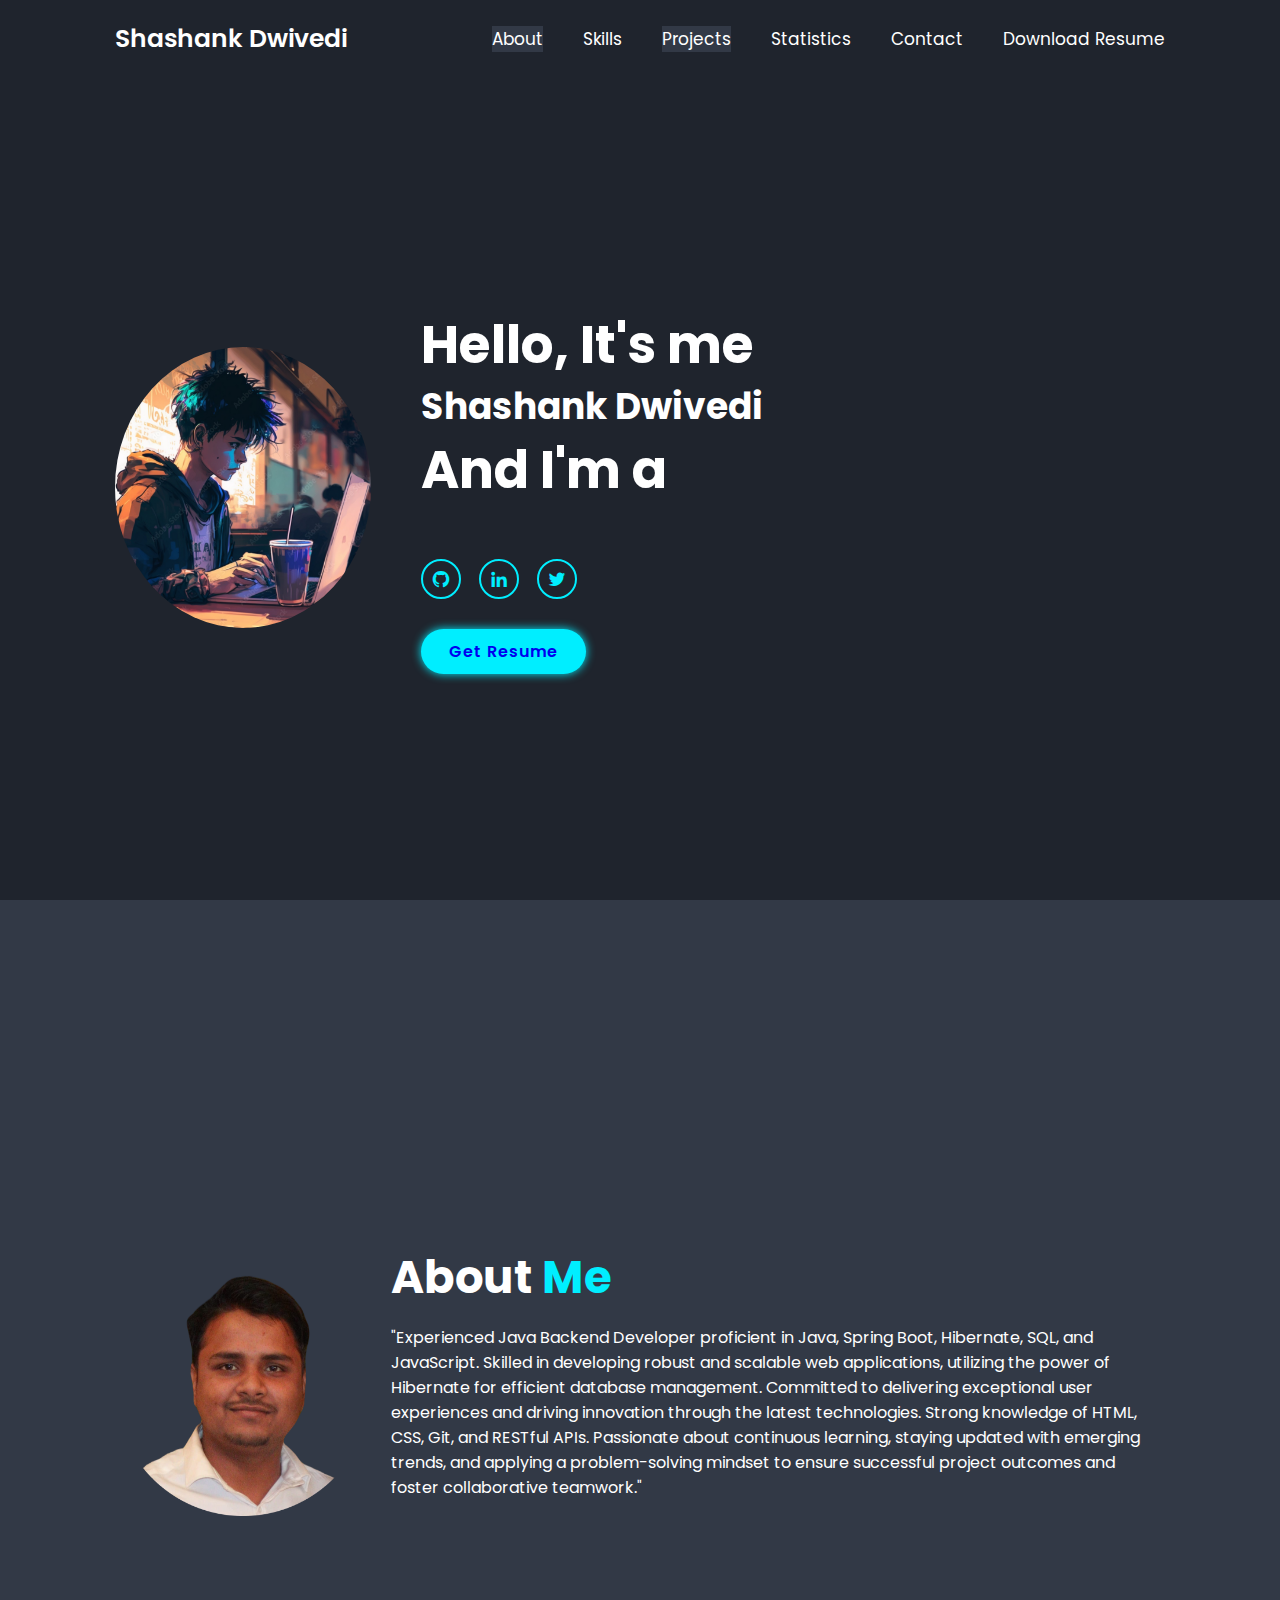
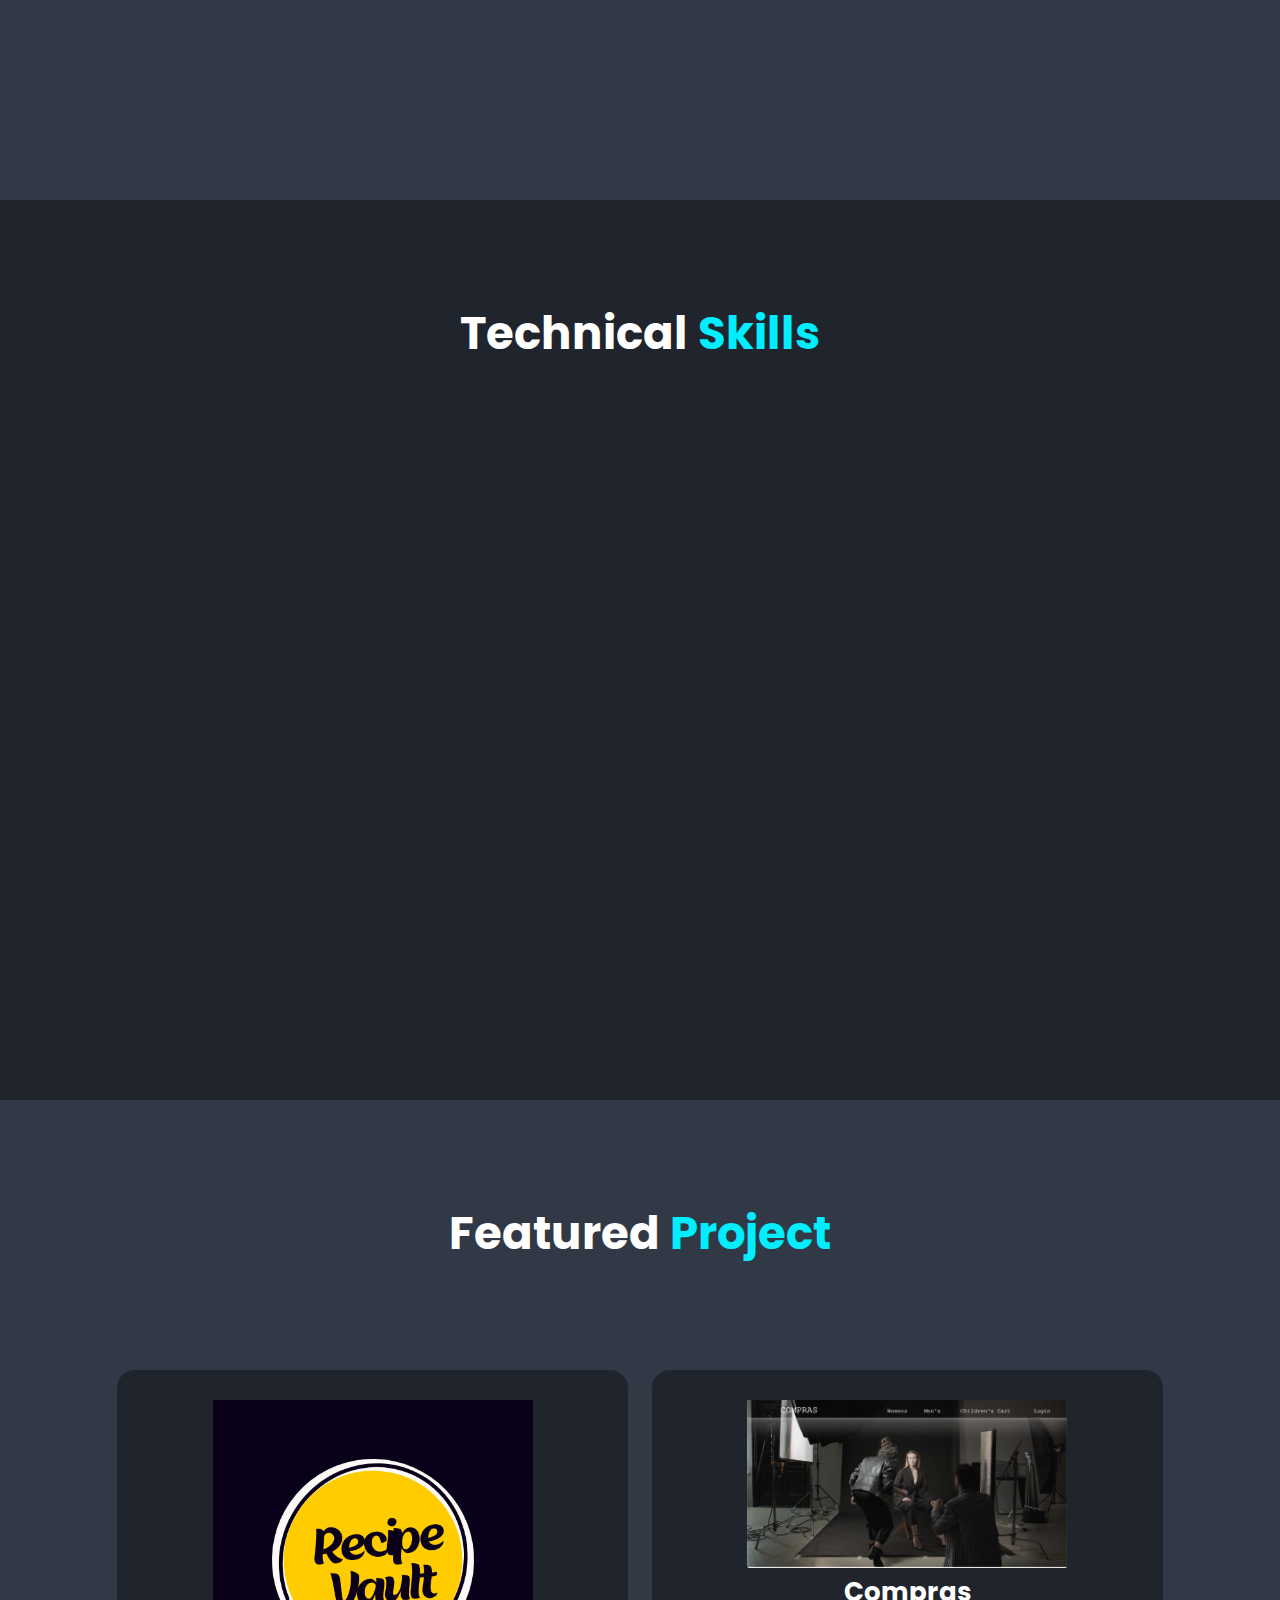
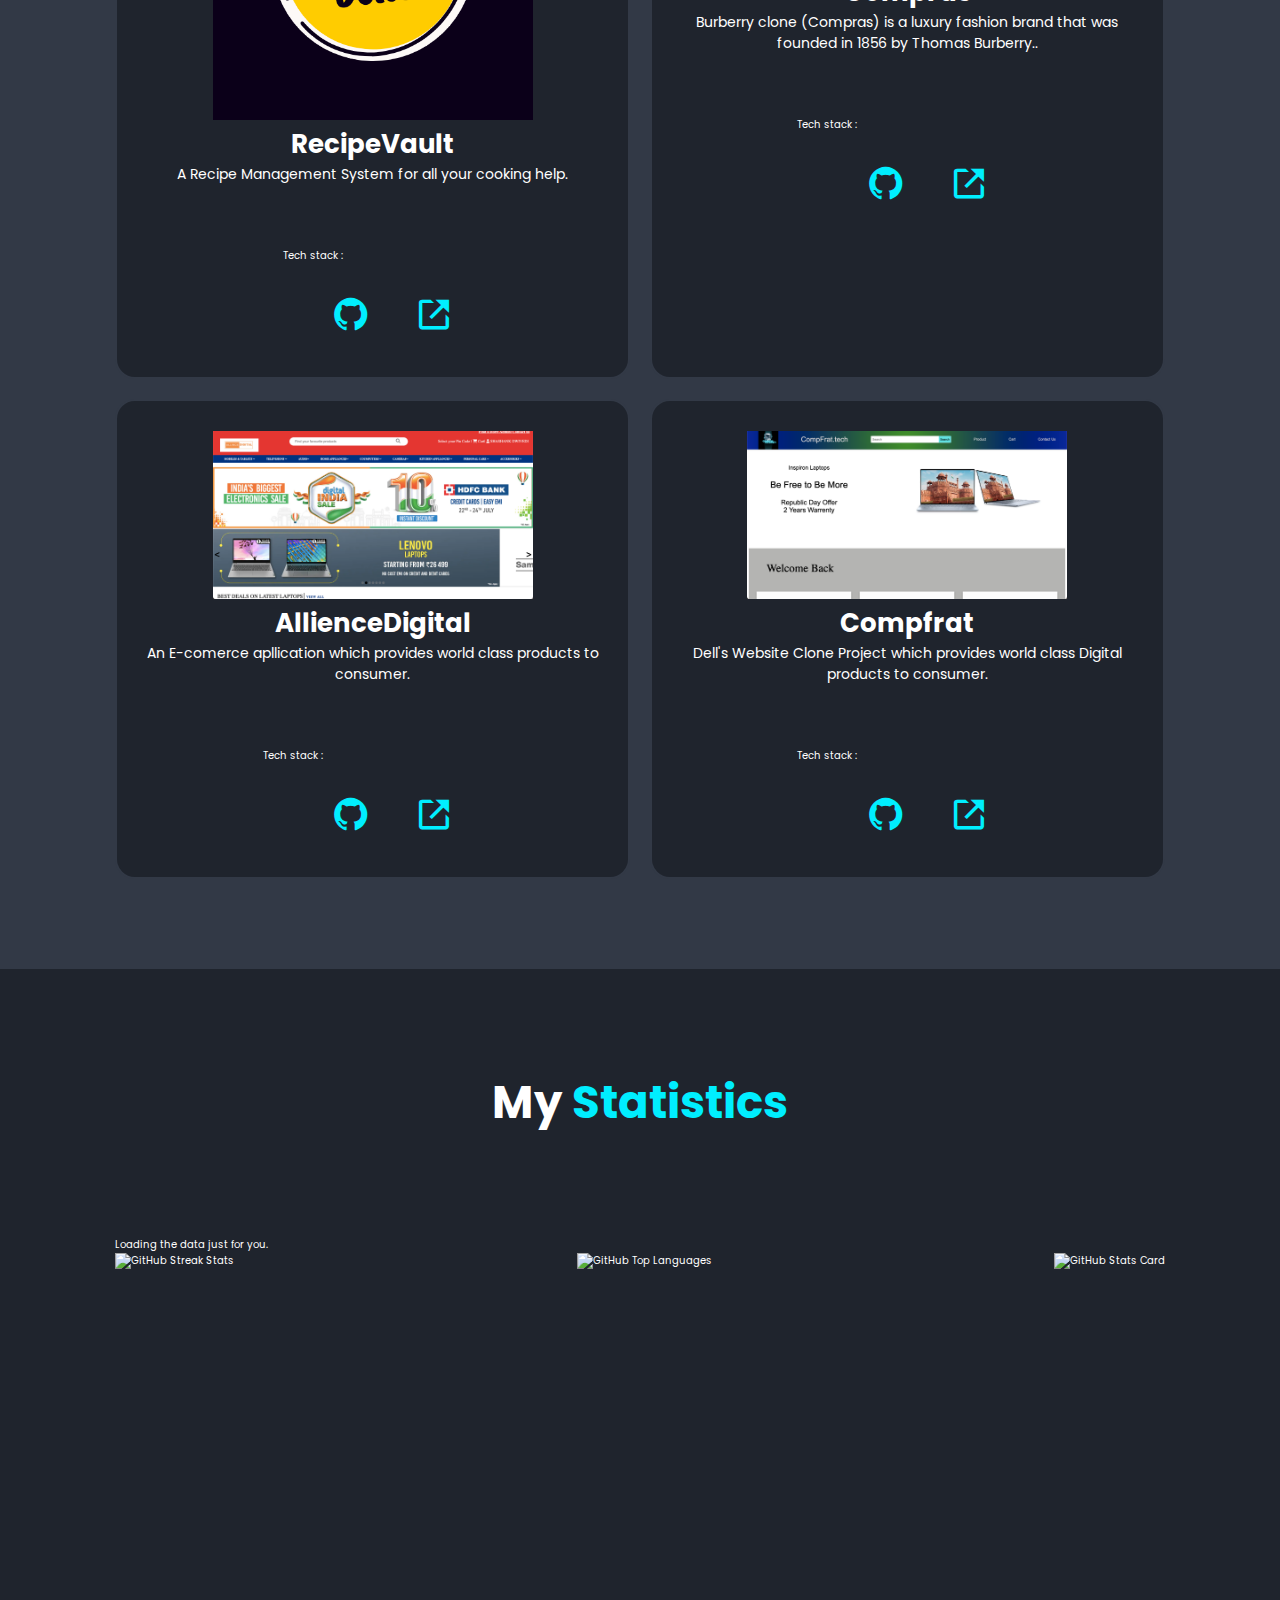
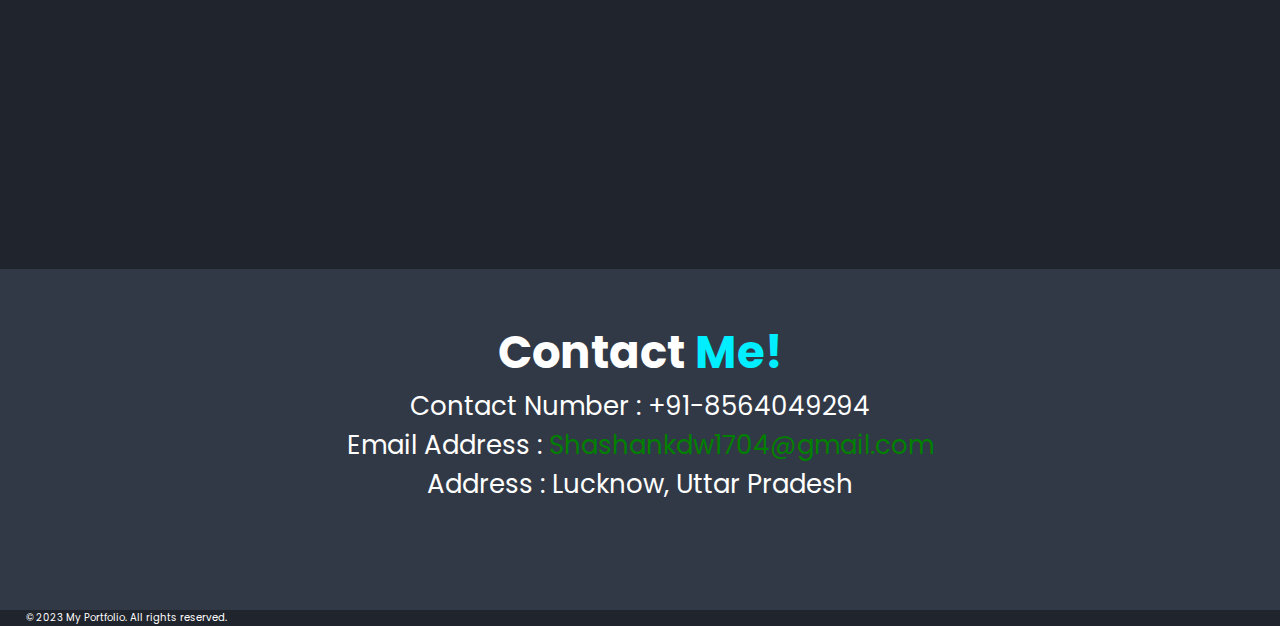
==== index.html @ c0bced25 "Portfolio" ====
<!DOCTYPE html>
<html lang="en">

<head>
    <meta charset="UTF-8">
    <meta name="viewport" content="width=device-width, initial-scale=1.0">
    <title>Shashank Dwivedi - Portfolio</title>

    <link href='https://unpkg.com/boxicons@2.1.4/css/boxicons.min.css' rel='stylesheet'>

    <link rel="stylesheet" type="text/css" href="./styles.css">

    <link rel="stylesheet" href="https://unpkg.com/github-calendar@latest/dist/github-calendar-responsive.css" />

    <link rel="stylesheet" href="https://cdn.jsdelivr.net/gh/devicons/devicon@v2.15.1/devicon.min.css">
</head>

<body>
    <header class="header">
        <a href="#home" class="logo">Shashank Dwivedi</a>
        <i class='bx bx-menu' id="menu-icon"></i>
        <nav class="navbar" id="nav-menu">
            <!-- <a class="nav-link home active" href="#home">Home</a> -->
            <a class="nav-link about" href="#about">About</a>
            <a class="nav-link skills" href="#skills">Skills</a>
            <a class="nav-link projects" href="#projects">Projects</a>
            <a class="nav-link resume" href="#resume">Statistics</a>
            <a class="nav-link contact" href="#contact">Contact</a>
            <button class="btn1" id="resume-button-1">
                <a id="resume-link-1" href="./pdf/Shashank-Dwivedi-Resume.pdf" target="_blank"
                    download="Shashank-Dwivedi-Resume">Download Resume</a>

            </button>
        </nav>
    </header>

    <section class="home" id="home">
        <div>
            <img class="home-img" src="images/codingimg2.png" alt="Shashank Dwivedi">
        </div>
        <div class="home-content">
            <h3>Hello, It's me</h3>
            <h1 id="user-detail-name">Shashank Dwivedi</h1>
            <h3>And I'm a <span class="multiple-text"></span></h3>
            <div class="social-media">


                <!-- <a href="https://www.instagram.com/shashank_sarojj_dw/"><i class='bx bxl-instagram'></i></a> -->
                <a href="https://github.com/Shashanksarojj"><i class='bx bxl-github'></i></a>
                <a href="https://www.linkedin.com/in/shashank-dwivedi-566895157/"><i class='bx bxl-linkedin'></i></a>
                <a href="ttps://twitter.com/SarojjShashank"><i class='bx bxl-twitter'></i></a>
            </div>

            <button class="btn" id="resume-button-2">
                <a id="resume-link-2" href="./pdf/Shashank-Dwivedi-Resume.pdf" download="Shashank-Dwivedi-Resume"
                    target="_blank">Get Resume</a>
            </button>

            <!-- above is correct -->

            <!-- <button class="btn" id="resume-button-1">
                <a id="resume-link-1"
                href="./pdf/Shashank-Dwivedi-Resume.pdf" download="Shashank-Dwivedi-Resume"
                    target="_blank">Download Resume</a> 
                    
            </button>  -->
        </div>
    </section>

    <section id="about" class="about section">
        <div class="about-img">
            <img src="images/myimg.png" alt="Shashank Dwivedi">
        </div>





        <div class="about-content">

            <h2 class="heading">About <span>Me</span></h2>

            <p id="user-detail-intro">"Experienced Java Backend Developer proficient in Java, Spring Boot, Hibernate,
                SQL, and
                JavaScript. Skilled in developing robust and scalable web applications, utilizing the power of Hibernate
                for
                efficient database management. Committed to delivering exceptional user experiences and driving
                innovation
                through the latest technologies. Strong knowledge of HTML, CSS, Git, and RESTful APIs. Passionate about
                continuous learning, staying updated with emerging trends, and applying a problem-solving mindset to
                ensure
                successful project outcomes and foster collaborative teamwork."</p>
            <!-- <a href="#" class="btn">Read More</a> -->

        </div>





    </section>

    <section id="skills" class="skills section">
        <h2 class="heading">Technical <span>Skills</span></h2>
        <div class="skill_stack">
            <div class="skills-card">
                <i class=" skills-card-img  devicon-java-plain-wordmark colored"></i>
                <h4 class="skills-card-name">Java</h4>
            </div>
            <div class="skills-card">
                <i class=" skills-card-img  devicon-javascript-plain colored"></i>
                <h4 class="skills-card-name">JavaScript</h4>
            </div>

            <div class="skills-card">
                <i class="skills-card-img devicon-c-plain colored"></i>
                <h4 class="skills-card-name">C</h4>
            </div>
            <div class="skills-card">
                <i class="skills-card-img devicon-html5-plain-wordmark colored"></i>
                <h4 class="skills-card-name">HTML</h4>
            </div>
            <div class="skills-card">
                <i class="skills-card-img devicon-css3-plain-wordmark colored"></i>
                <h4 class="skills-card-name">CSS</h4>
            </div>
            <div class="skills-card">
                <i class="skills-card-img devicon-bootstrap-plain-wordmark colored"></i>
                <h4 class="skills-card-name">Bootstrap</h4>
            </div>
            <div class="skills-card">
                <i class="skills-card-img devicon-mysql-plain-wordmark"></i>
                <h4 class="skills-card-name">MySQL</h4>
            </div>
            <div class="skills-card">
                <i class="skills-card-img devicon-git-plain colored"></i>
                <h4 class="skills-card-name">Git</h4>
            </div>
            <div class="skills-card">
                <i class="skills-card-img devicon-visualstudio-plain"></i>
                <h4 class="skills-card-name">VS-Code</h4>
            </div>
            <div class="skills-card">
                <i class="skills-card-img devicon-figma-plain colored"></i>
                <h4 class="skills-card-name">Figma</h4>
            </div>

        </div>
    </section>


    <section class="projects" id="projects">


        <h2 class="heading">Featured <span>Project</span></h2>


        <div class="project-container">


            <div class="project-card">

                <img src="./images/RecipeVault.png" alt="Project Image">

                <h3 class="project-title">RecipeVault</h3>

                <p class="project-description">A Recipe Management System for all your cooking help.</p>
                <p class="project-tech-stack">Tech stack :

                    <i class="devicon-java-plain-wordmark colored"></i>

                    <i class="devicon-mysql-plain-wordmark"></i>


                    <i class="devicon-spring-plain-wordmark"></i>
                </p>
                <a class="project-github-link" href="https://github.com/Shashanksarojj/-foamy-language-9425"
                    target="_blank"><i class='bx bxl-github'></i></a>
                <a class="project-deployed-link"
                    href="https://drive.google.com/file/d/1k-Iodt7pXiW_Ft9sOrfD2B9Abh1hwfjZ/view?usp=sharing"
                    target="_blank"><i class='bx bx-link-external'></i></a>
            </div>


            <div class="project-card">
                <img src="./images/Compras.png" alt="Project Image">
                <h3 class="project-title">Compras</h3>


                <p class="project-description">Burberry clone (Compras) is a luxury fashion brand that was founded in
                    1856 by
                    Thomas Burberry..</p>


                <p class="project-tech-stack">Tech stack :
                    <i class="devicon-javascript-plain colored"></i>
                    <i class="devicon-html5-plain-wordmark colored"></i>
                    <i class="devicon-css3-plain-wordmark colored"></i>
                    <i class="devicon-bootstrap-plain-wordmark colored"></i>
                </p>
                <a class="project-github-link" href="https://github.com/Shashanksarojj/haloed-haircut-8824"
                    target="_blank"><i class='bx bxl-github'></i></a>
                <a class="project-deployed-link" href="https://cool-kleicha-bf4c6e.netlify.app/" target="_blank"><i
                        class='bx bx-link-external'></i></a>
            </div>



            <div class="project-card">
                <img src="./images/AllienceDigital.png" alt="Project Image">
                <h3 class="project-title">AllienceDigital</h3>
                <p class="project-description">An E-comerce apllication which provides world class products to consumer.
                </p>
                <p class="project-tech-stack">Tech stack :
                    <i class="devicon-javascript-plain colored"></i>
                    <i class="devicon-html5-plain-wordmark colored"></i>
                    <i class="devicon-css3-plain-wordmark colored"></i>
                    <i class="devicon-bootstrap-plain-wordmark colored"></i>
                </p>
                <a class="project-github-link" href="https://github.com/Shashanksarojj/squeamish-territory-6213"
                    target="_blank"><i class='bx bxl-github'></i></a>
                <a class="project-deployed-link" href="https://inspiring-tanuki-e43c22.netlify.app/" target="_blank"><i
                        class='bx bx-link-external'></i></a>
            </div>


            <div class="project-card">

                <img src="./images/Compfrat.png" alt="Project Image">

                <h3 class="project-title">Compfrat</h3>

                <p class="project-description">Dell's Website Clone Project which provides world class Digital products
                    to
                    consumer.</p>
                <p class="project-tech-stack">Tech stack :
                    <i class="devicon-javascript-plain colored"></i>
                    <i class="devicon-html5-plain-wordmark colored"></i>
                    <i class="devicon-css3-plain-wordmark colored"></i>
                    <i class="devicon-bootstrap-plain-wordmark colored"></i>
                </p>
                <a class="project-github-link" href="https://github.com/Shashanksarojj/plausible-creator-1407"
                    target="_blank"><i class='bx bxl-github'></i></a>
                <a class="project-deployed-link" href="https://incomparable-brioche-889272.netlify.app/"
                    target="_blank"><i class='bx bx-link-external'></i></a>
            </div>


            
        </div>
        <!--  Repeat the above structure for each project card -->
    </section>







    <section id="resume" class="resume section">

        <h2 class="heading">My <span>Statistics</span></h2>

        <div class="react-activity-calendar">
            <!-- Prepare a container for your calendar. -->
            <div class="calendar">

                Loading the data just for you.
            </div>


            <!-- Optionally, include the theme (if you don't want to struggle to write the CSS) -->
            <link rel="stylesheet"
                href="https://unpkg.com/github-calendar@latest/dist/github-calendar-responsive.css" />

        </div>

        <div class="git-image stats">
            <img id="github-streak-stats"
                src="https://github-readme-streak-stats.herokuapp.com?user=Shashanksarojj&theme=transparent&border_radius=4.6&card_width=710&type=png)](https://git.io/streak-stats)"
                alt="GitHub Streak Stats">

            <img id="github-top-langs"
                src="https://github-readme-stats.vercel.app/api/top-langs/?username=Shashanksarojj&theme=radical"
                alt="GitHub Top Languages">


            <img id="github-stats-card"
                src="https://github-readme-stats.vercel.app/api?username=Shashanksarojj&show_icons=true&theme=onedark&hide_progress=true"
                alt="GitHub Stats Card">

            <!-- src="https://github-readme-stats-sigma-five.vercel.app/api?username=Shashanksarojj&show_icons=true&theme=onedark&hide_progress=true" -->

        </div>

        <!-- <button class="btn" id="resume-button-1">
            <a id="resume-link-1"
            href="./pdf/Shashank-Dwivedi-Resume.pdf" 
                target="_blank" download="Shashank-Dwivedi-Resume" >Download Resume</a>
                
        </button> -->

        <!-- Above is accepted -->

        <!-- <button class="btn" id="resume-button-2">
            <a id="resume-link-2" href="https://drive.google.com/file/d/1MUrcCL_jIzL7B4-W_8uCWeZbLn6ir02R/view?usp=sharing"
                target="_blank" download="Shashank-Dwivedi-Resume" >View Resume</a>
        </button> -->


    </section>


    <section id="contact" class="contact section">
        <h2 class="heading">Contact <Span>Me!</Span></h2>
        <div class="contact_me">
            <p id="contact-phone">Contact Number : +91-8564049294</p>
            <p id="contact-email"> Email Address : <a
                    href="mailto:shashankdw1704@gamil.com">Shashankdw1704@gmail.com</a></p>
            <p>Address : Lucknow, Uttar Pradesh</p>
        </div>


        <a id="contact-linkedin" href="https://www.linkedin.com/in/shashank-dwivedi-566895157/" target="_blank"
            alt="LinkedIn"><i class="devicon-linkedin-plain colored"></i></a>
        <a id="contact-github" href="https://github.com/Shashanksarojj" target="_blank" alt="GitHub"><i
                class="devicon-github-original colored"></i></a>
        <a href="https://twitter.com/SarojjShashank" target="_blank" alt="twitter"><i
                class="devicon-twitter-original colored"></i></a>



    </section>

    <footer>
        <p>&copy; 2023 My Portfolio. All rights reserved.</p>
    </footer>




</body>



</html>

<script src="https://unpkg.com/github-calendar@latest/dist/github-calendar.min.js"></script>
<script>
    // GitHubCalendar(".react-activity-calendar", "Shashanksarojj", {
    //     responsive: true
    // });

    GitHubCalendar(".calendar", "Shashanksarojj", { responsive: true });
</script>
<script src="https://unpkg.com/scrollreveal"></script>
<script src="https://unpkg.com/typed.js@2.0.16/dist/typed.umd.js"></script>
<script src="./portfolio.js"></script>
---- styles.css ----
@import url('https://fonts.googleapis.com/css?family=Poppins: wght@300; 400; 500; 600; 700; 800; 900& display=swap');

*{
  margin:0;
  padding: 0;
  box-sizing: border-box;
  text-decoration: none;
  border: none;
  outline: none;
  scroll-behavior: smooth;
  font-family: 'Poppins',sans-serif;


}
:root{
  --bg-color: #1f242d;
  --second-bg-color: #323946;
  --text-color : #fff;
  --main-color: #0ef;

}

html{
  font-size: 62.5%;
  overflow-x: hidden;
}

body{ 
  background: var(--bg-color);
  color: var(--text-color);

}
section{
  min-height: 100vh;
  padding: 10rem 9% 2rem;
}
.header{
  position: fixed;
  top: 0;
  left: 0;
  width: 100%;
  padding: 2rem 9%;
  display: flex;
  justify-content: space-between;
  align-items: center;
  z-index: 100;
  background: var(--bg-color);
  /* border: 2px solid red; */
  
}
.logo{
  font-size: 2.5rem;
  color: var(--text-color);
  font-weight: 600;
  cursor: default;
}

.navbar{
  /* border: 2px solid #0ef; */
  display: flex;
}

.navbar a{
  font-size: 1.7rem;
  color: var(--text-color);
  margin-left: 4rem;
  transition: .3s;
}

.navbar a:hover,
.navbar a.active{
  color: var(--main-color);
}

#menu-icon{
  font-size: 3.6rem;
  color: var(--text-color);
  display: none;
}

 .home{
  display: flex;
  /* justify-content: center; */
  align-items: center;
  gap: 5rem;
}
.home-img {
  width: 20vw;
  border-radius: 50%;
  /* animation: floatImage 4s ease-in-out infinite; */
}
/* @keyframes floatImage {
  0%{
    transform: translateY(0);
  }
  50%{
    transform: translateY(-2.4rem);
  }
  100%{
    transform: translateY(0);
  }
}  */
.home-content h3{
font-size: 5.2rem;
font-weight: 700;

}

.home-content h3:nth-of-type(2){
margin-bottom: 2rem;
}

span{
  color: var(--main-color);
}

.home-content h1{
  font-size: 3.6rem;
  font-weight: 700;
  line-height: 1.3;
}
.home-content p{
  font-size: 1.6rem;
}

.social-media a{
display: inline-flex;
justify-content: center;
align-items: center;
width: 4rem;
height: 4rem;
background: transparent;
border: .2rem solid var(--main-color);
border-radius: 50%;
font-size: 2rem;
color: var(--main-color);
margin: 3rem 1.5rem 3rem 0;
transition: .3s ease;
}

.social-media a:hover{
  background: var(--main-color);
  color: var(--second-bg-color);
  box-shadow: 0 0 1rem var(--main-color);
}

.btn{
  display: inline-block;
  padding: 1rem 2.8rem;
  background: var(--main-color);
  border-radius: 4rem;
  box-shadow: 0 0 1rem var(--main-color);
  font-size: 1.6rem;
  color: var(--second-bg-color);
  letter-spacing: .1rem;
  font-weight: 600;
  transition: .3s ease;
}



.btn:hover{
  box-shadow: none;
}

.btn1{
  /* display: none; */
  background: none;
  border-radius: 5%;
  /* color: red; */
  /* background-color: aqua; */
}


.about{
  display: flex;
  justify-content: center;
  align-items: center;
  gap: 2rem;
  background: var(--second-bg-color);
  


}

/* .about-img {
 align-items: center;
} */

.about-img img{
  width: 20vw;
  border-radius: 25%;
  /* border-top-left-radius: 50% 50%; 
  border-top-right-radius: 50% 50%; border-bottom-right-radius: 50% 50%; border-bottom-left-radius: 50% 50%;  */
  animation: floatImage 4s ease-in-out infinite;
}
@keyframes floatImage {
  0%{
    transform: translateY(0);
  }
  50%{
    transform: translateY(-2.4rem);
  }
  100%{
    transform: translateY(0);
  }
}

.heading{
  text-align: center;
  font-size: 4.5rem;
}

.about-content h2{
  text-align: left;
  line-height: 1.2;
}
.about-content h3{
  font-size: 2.6rem;
}

.about-content p{
  font-size: 1.6;
  margin: 2rem 0 3rem;
}

#user-detail-intro{
  font-size: 1.6rem;
}

.skill_stack{
  display: flex;
  justify-content: center;
  flex-wrap: wrap;
  gap: 3rem;
}

.skills h2{
  margin-bottom: 10rem;
}
.skills i{
  font-size: 15rem;
  color: var(--main-color);
  margin: 6rem 2rem 6rem 2rem; 
}

.skills-card-name{
  display: none;
}

.projects{
  background: var(--second-bg-color);
}
.project h2{
  margin-bottom: 10rem;

}

.project-container{
  display: flex;
  justify-content: center;
  flex-wrap: wrap;
  gap: 2rem;
  
  /* align-items: center; */
  margin: 10rem 0 7rem ;
}


.project-container .project-card{
  /* margin: 1.5rem 0 5rem; */
  flex: 1 1 .30rem;
  background: var(--bg-color);
  padding: 3rem 2rem 4rem;
  border-radius: 2rem;
  text-align: center;
  border: .2rem solid var(--second-bg-color);
  transition: .5s ease;
  /* gap: 3rem; */
}
.project-container .project-card:hover{
  border-color: var(--main-color);
  transform: scale(1.02);
}

.project-card img{
  width: 25vw;
}

.project-card .project-title{
  font-size: 2.6rem;
}

.project-card .project-description{
  font-size: 1.4rem;
}

.project-card i{
  font-size: 4rem;
  color: var(--main-color);
  margin-left: 4rem;
}
.project-tech-stack{
  margin-top: 3rem;
  margin-bottom: 2rem;
}















.resume h2{
  margin-bottom: 10rem;
}

.calendar{
overflow: hidden;
}

.git-image{
display: flex;
/* width: 100%; */
justify-content: space-between;
margin-bottom: 1%;

}
.git-image img{
/* width: 30%; */
height: 140px;
overflow: hidden;
}


.contact p{
  /* margin-top: 1.5rem; */
  text-align: center;
  font-size: 2.6rem;
}
/* .contact_me{
  margin-top: 2rem; 
   margin-bottom: 5rem;
} */
#contact{
  text-align: center;
  min-height: fit-content;
  background: var(--second-bg-color);
  padding: 5rem 0 3rem;

}

.contact i{
  font-size: 5rem;
  margin-left: 5rem;

}

#contact-email{
  overflow:hidden;
}

#contact-email a:link {
  color: green;
  background-color: transparent;
  text-decoration: none;
}

#contact-email a:visited {
  color: #0ef;
  background-color: transparent;
  text-decoration: none;
}

#contact-email a:hover {
  color: red;
  background-color: transparent;
  text-decoration: underline;
}

.contact a:active {
  color: yellow;
  background-color: transparent;
  text-decoration: underline;
}

/* .hide button{
margin-left: 30vw;
margin-top: 2%;
background-color: yellow;
} */

footer{
  margin-left: 2%;
}



@media (max-width:1200px) {
  html{
    font-size: 55%;
    /* margin-left: 5%; */
  }
  .git-image{
    /* justify-content: space-between;Z */
    display: flex;
    flex-wrap: wrap;
    /* width: 70%; */
    
  }
  .git-image img{
    width: 100%;
  }
}

@media (max-width : 991px) {
  .header{
    padding: 2rem 3%;
    width: 100%;
  }
  .project{
    padding-bottom: 7rem;
  }
  section{
    padding: 10rem 3% 2rem;
  }

  .react-activity-calendar .calender{
    width: auto;
  }
  
}

@media (max-width : 768px) {
  .header{
    width: 100%;
  }
  section{
    width: 100%;
  }
  #menu-icon {
    display: block;
  }
  .navbar{
    position: absolute;
    top: 100%;
    left : 0;
    width:100%;
    padding: 1rem 3%;
    background: var(--bg-color);
    border-top: .1rem solid rgba(0, 0, 0, .2);
    box-shadow: 0 .5rem 1rem rgba(0, 0, 0, .2);
    display: none;
  }
  .navbar.active{
    display: block;
  }

  .navbar a {
    display: block;
    font-size: 2rem;
    margin: 3rem 0;
  }
  .home{
    flex-direction: column;
  }
  .home-content h3{
    font-size: 2.6rem;
  }
  .home-content h1{
    font-size: 5rem;
  }
  .home-img{
    width: 70vw;
    margin-top: 4rem;
  }

  .about{
    flex-direction: column-reverse;
  }

  .about-img img{
    width: 70vw;
  }

  .project h2{
    margin-bottom: 3rem;
  }

  .project-container{
    grid-template-columns: repeat(2,1fr);
  }
}

@media (max-width:617px) {
  .header{
    width: 100%;
  }
  section{
    width: 100%;
  }
  .project-container{
    grid-template-columns: 1fr;
  }
}

@media (max-width : 460px) {
  html{
    font-size: 50%;
  }
  
}
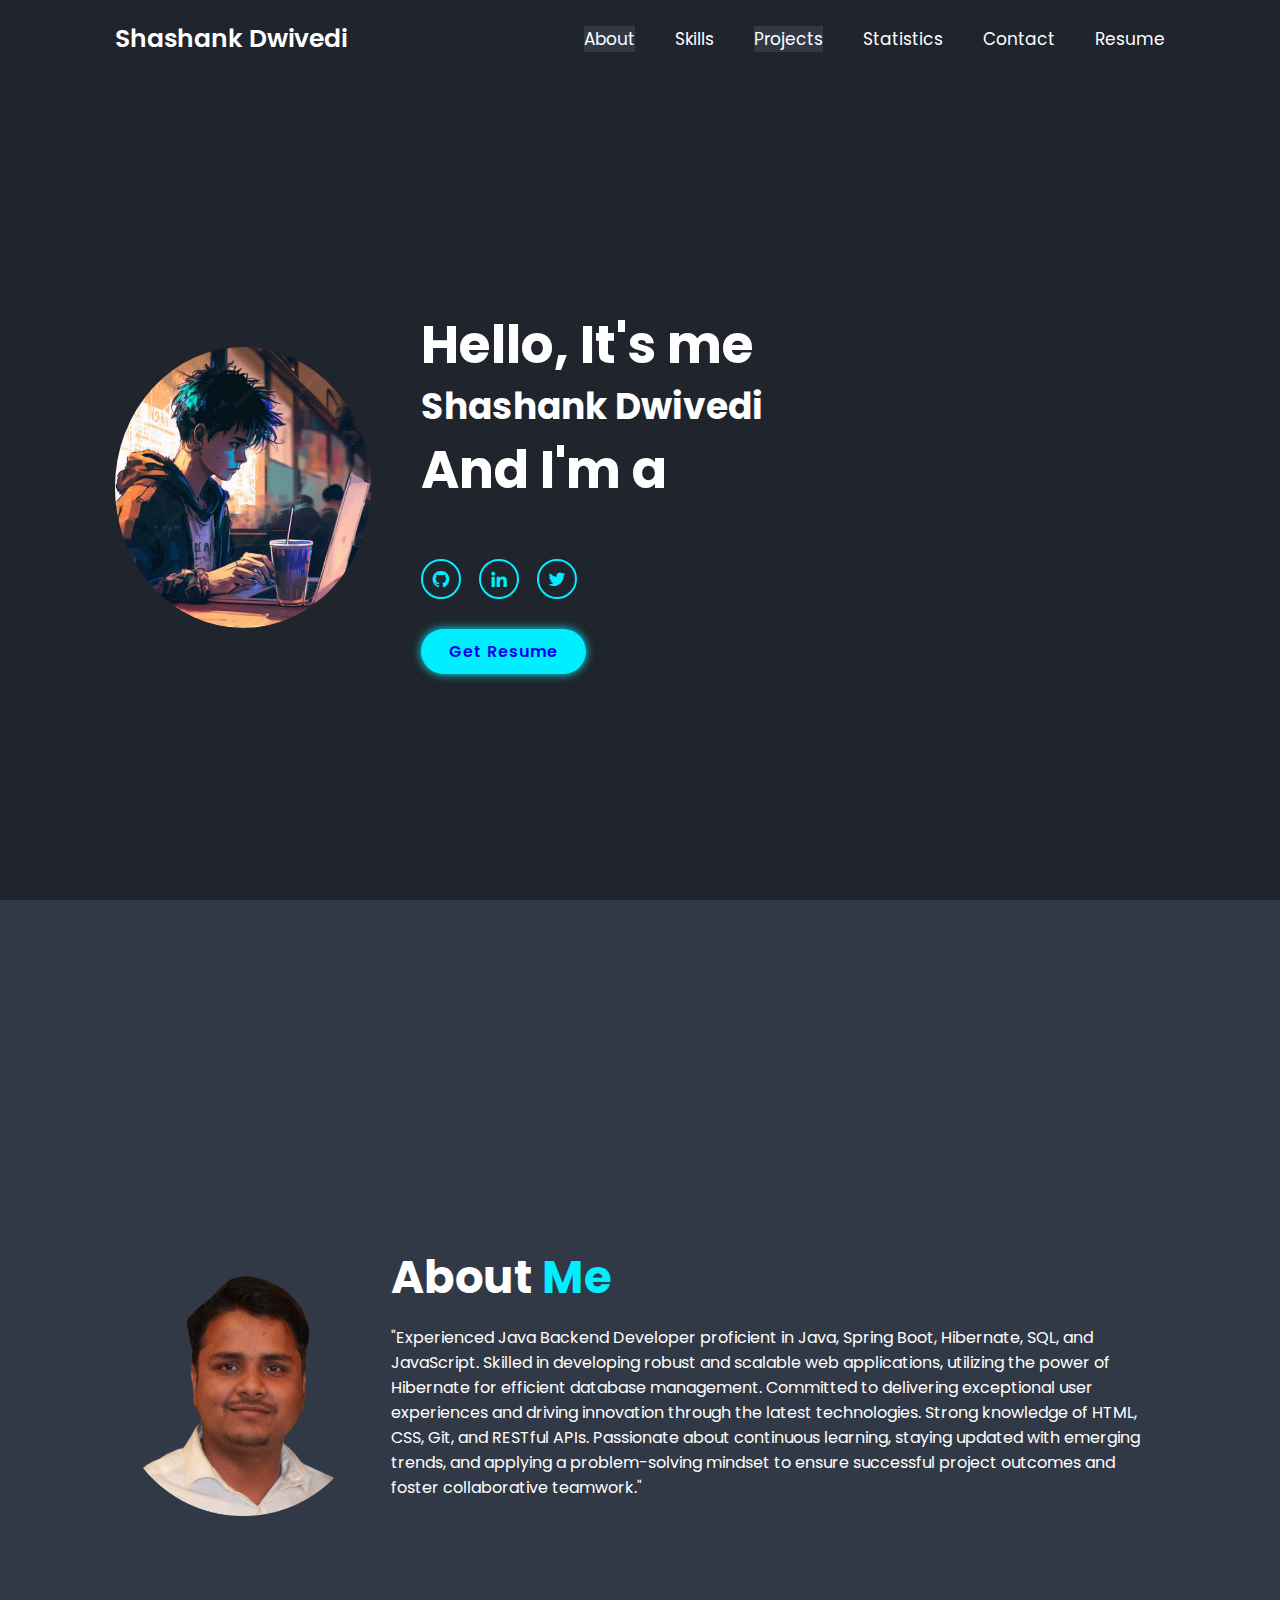
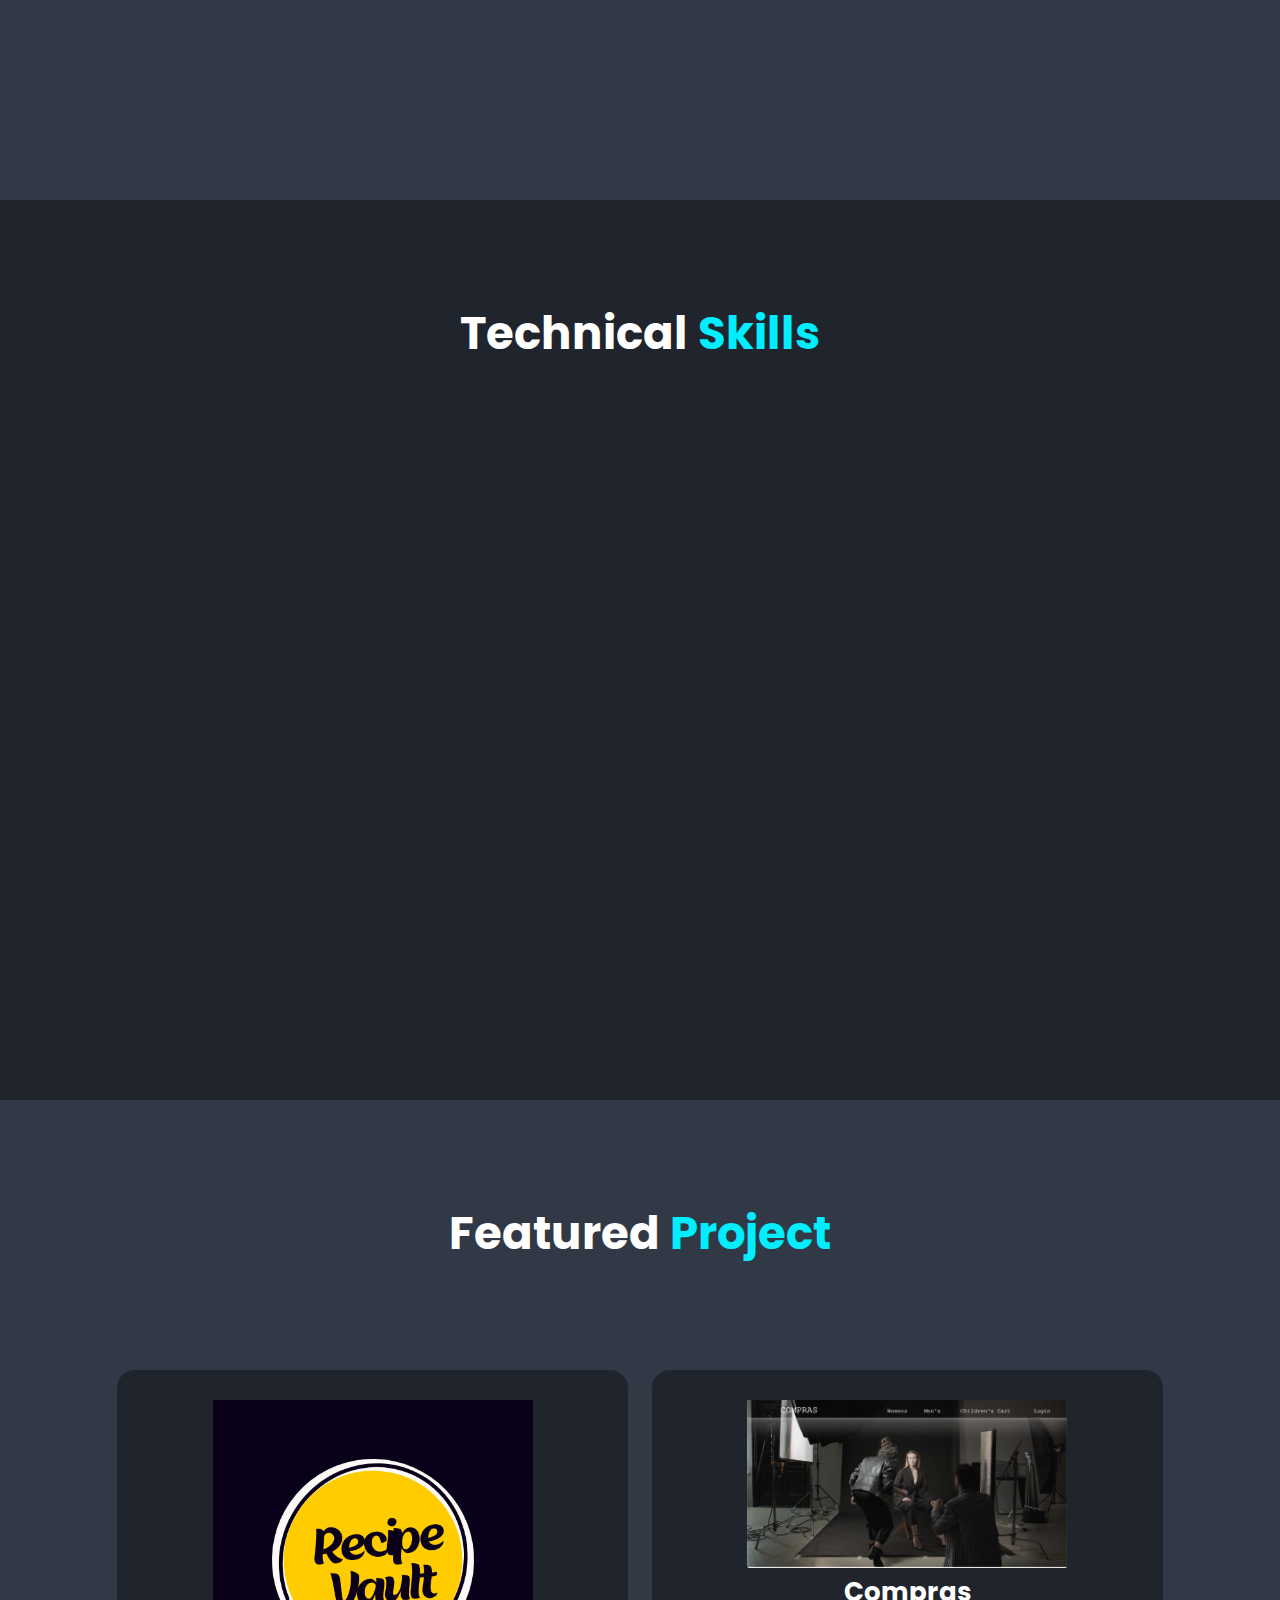
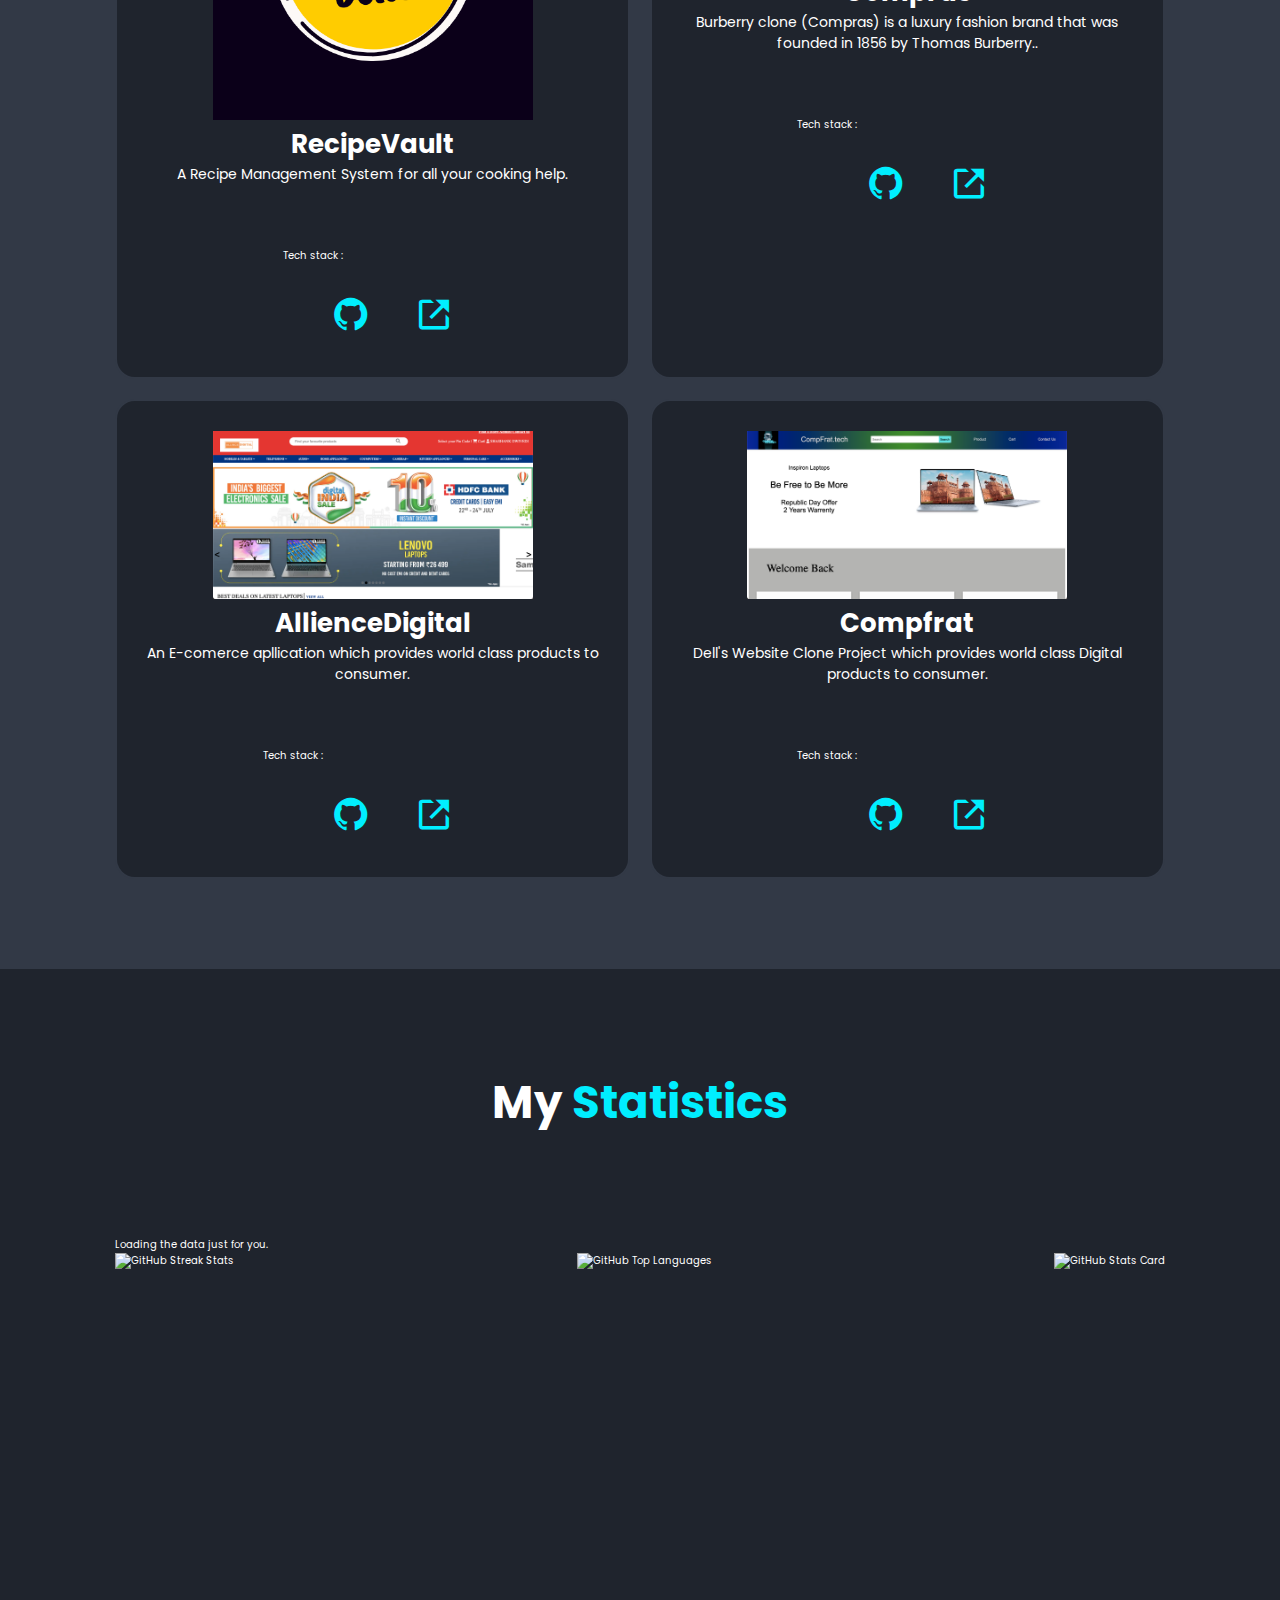
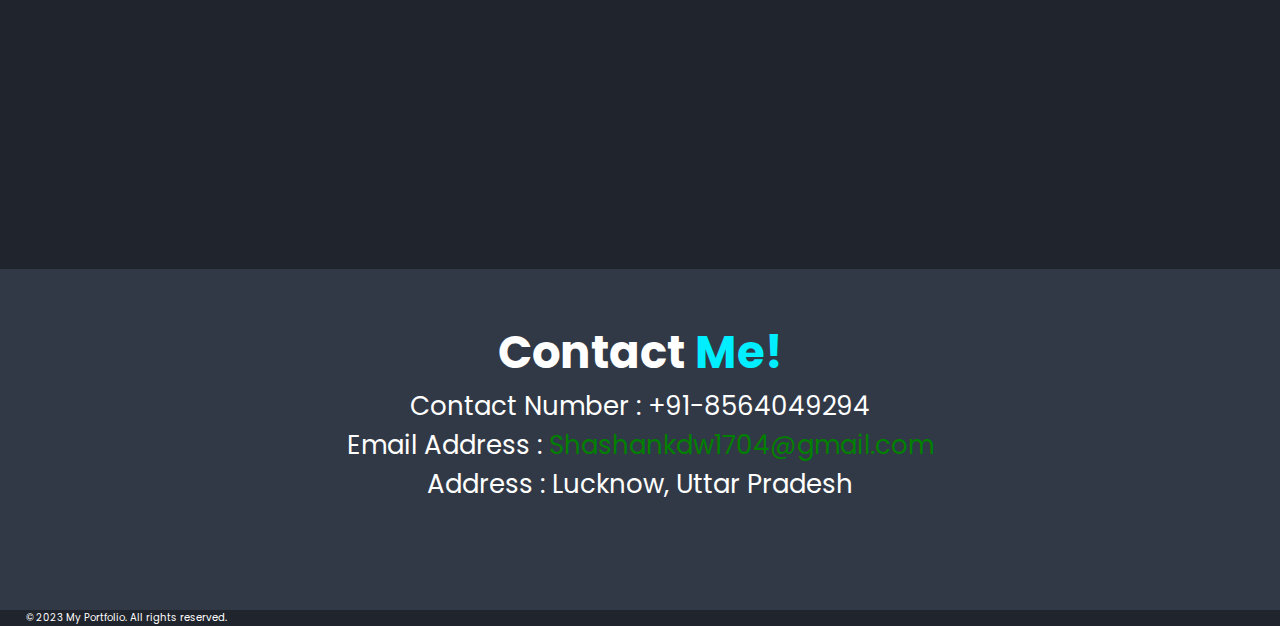
==== commit 7d6885f6: "Made some ajustment with resposiveness" ====
--- a/index.html
+++ b/index.html
@@ -27,8 +27,8 @@
             <a class="nav-link resume" href="#resume">Statistics</a>
             <a class="nav-link contact" href="#contact">Contact</a>
             <button class="btn1" id="resume-button-1">
-                <a id="resume-link-1" href="./pdf/Shashank-Dwivedi-Resume.pdf" target="_blank"
-                    download="Shashank-Dwivedi-Resume">Download Resume</a>
+                <a id="resume-link-1" href="javascript:void(0);"
+                    onclick="openResumeTabAndDownload('./pdf/Shashank-Dwivedi-Resume.pdf')">Resume</a>
 
             </button>
         </nav>
@@ -52,8 +52,8 @@
             </div>
 
             <button class="btn" id="resume-button-2">
-                <a id="resume-link-2" href="./pdf/Shashank-Dwivedi-Resume.pdf" download="Shashank-Dwivedi-Resume"
-                    target="_blank">Get Resume</a>
+                <a id="resume-link-2" href="javascript:void(0);"
+                    onclick="openResumeTabAndDownload('./pdf/Shashank-Dwivedi-Resume.pdf')">Get Resume</a>
             </button>
 
             <!-- above is correct -->
@@ -246,7 +246,7 @@
             </div>
 
 
-            
+
         </div>
         <!--  Repeat the above structure for each project card -->
     </section>
@@ -286,26 +286,13 @@
 
 
             <img id="github-stats-card"
-                src="https://github-readme-stats.vercel.app/api?username=Shashanksarojj&show_icons=true&theme=onedark&hide_progress=true"
+                src="https://github-readme-stats-sigma-five.vercel.app/api?username=Shashanksarojj&show_icons=true&theme=onedark&hide_progress=true"
                 alt="GitHub Stats Card">
-
-            <!-- src="https://github-readme-stats-sigma-five.vercel.app/api?username=Shashanksarojj&show_icons=true&theme=onedark&hide_progress=true" -->
-
-        </div>
-
-        <!-- <button class="btn" id="resume-button-1">
-            <a id="resume-link-1"
-            href="./pdf/Shashank-Dwivedi-Resume.pdf" 
-                target="_blank" download="Shashank-Dwivedi-Resume" >Download Resume</a>
-                
-        </button> -->
-
-        <!-- Above is accepted -->
-
-        <!-- <button class="btn" id="resume-button-2">
-            <a id="resume-link-2" href="https://drive.google.com/file/d/1MUrcCL_jIzL7B4-W_8uCWeZbLn6ir02R/view?usp=sharing"
-                target="_blank" download="Shashank-Dwivedi-Resume" >View Resume</a>
-        </button> -->
+            <!-- src="https://github-readme-stats.vercel.app/api?username=Shashanksarojj&show_icons=true&theme=onedark&hide_progress=true" -->
+
+
+        </div>
+
 
 
     </section>
@@ -346,6 +333,8 @@
 </html>
 
 <script src="https://unpkg.com/github-calendar@latest/dist/github-calendar.min.js"></script>
+
+<!-- <link rel="stylesheet" href="https://unpkg.com/github-calendar@latest/dist/github-calendar-responsive.css" /> -->
 <script>
     // GitHubCalendar(".react-activity-calendar", "Shashanksarojj", {
     //     responsive: true
@@ -353,6 +342,21 @@
 
     GitHubCalendar(".calendar", "Shashanksarojj", { responsive: true });
 </script>
+<script>
+    function openResumeTab(resumeUrl) {
+        window.open(resumeUrl, '_blank');
+    }
+
+    function openResumeTabAndDownload(resumeUrl) {
+        openResumeTab(resumeUrl);
+        setTimeout(function () {
+            var link = document.createElement('a');
+            link.href = resumeUrl;
+            link.download = 'Shashank-Dwivedi-Resume';
+            link.click();
+        }, 500); // Delay the download to ensure the tab is opened first
+    }
+</script>
 <script src="https://unpkg.com/scrollreveal"></script>
 <script src="https://unpkg.com/typed.js@2.0.16/dist/typed.umd.js"></script>
 <script src="./portfolio.js"></script>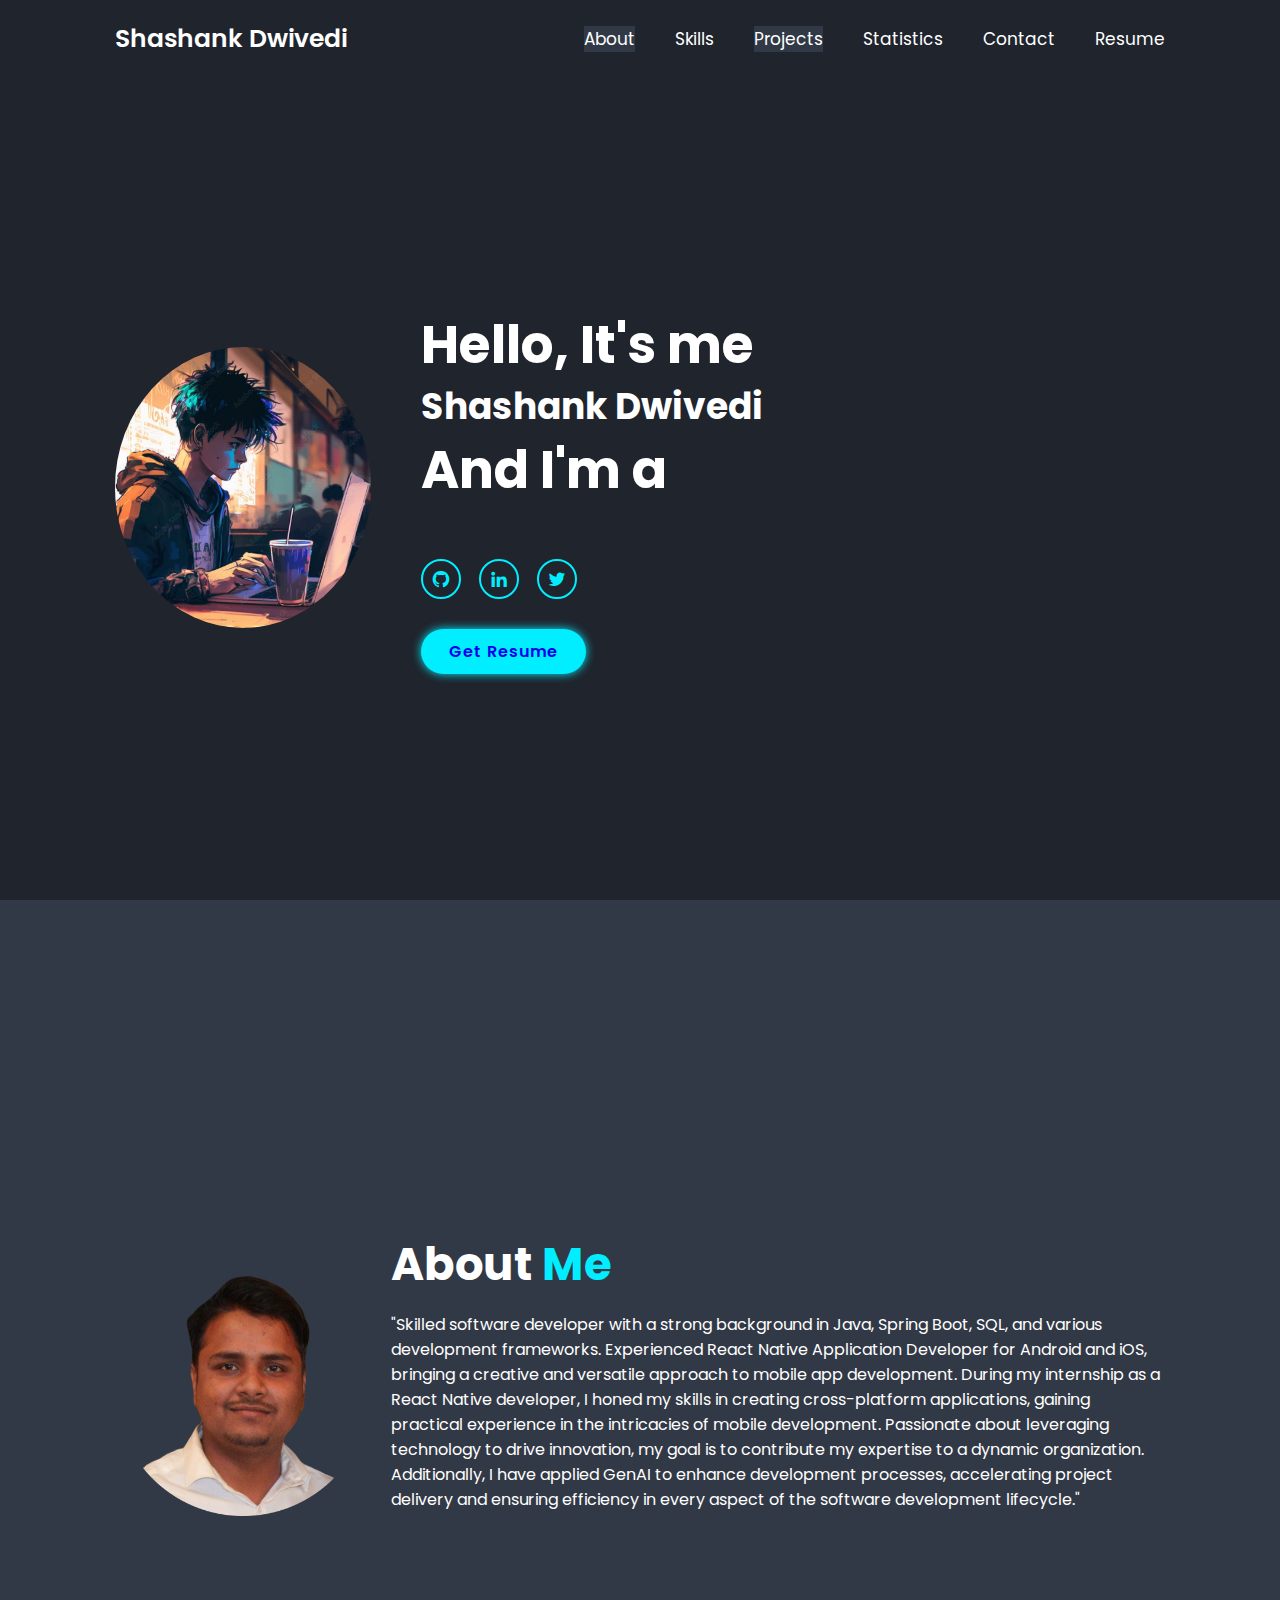
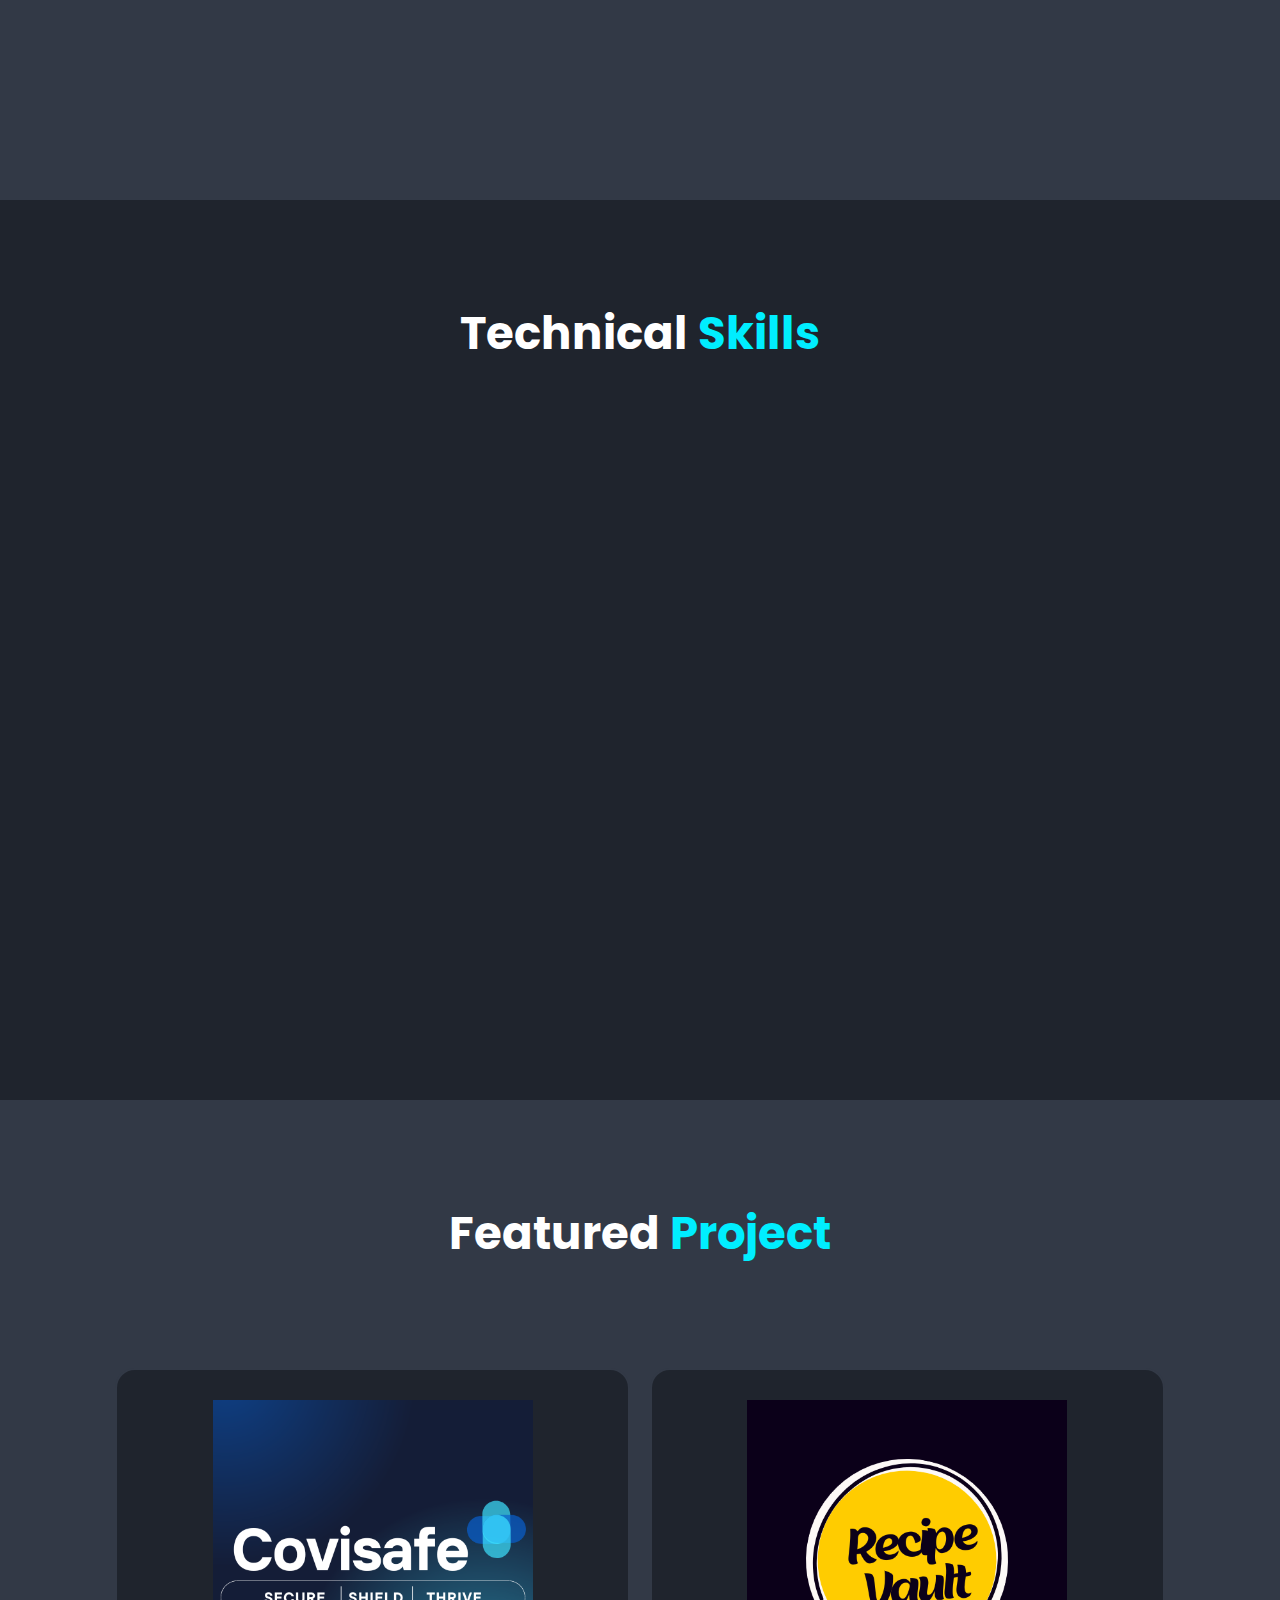
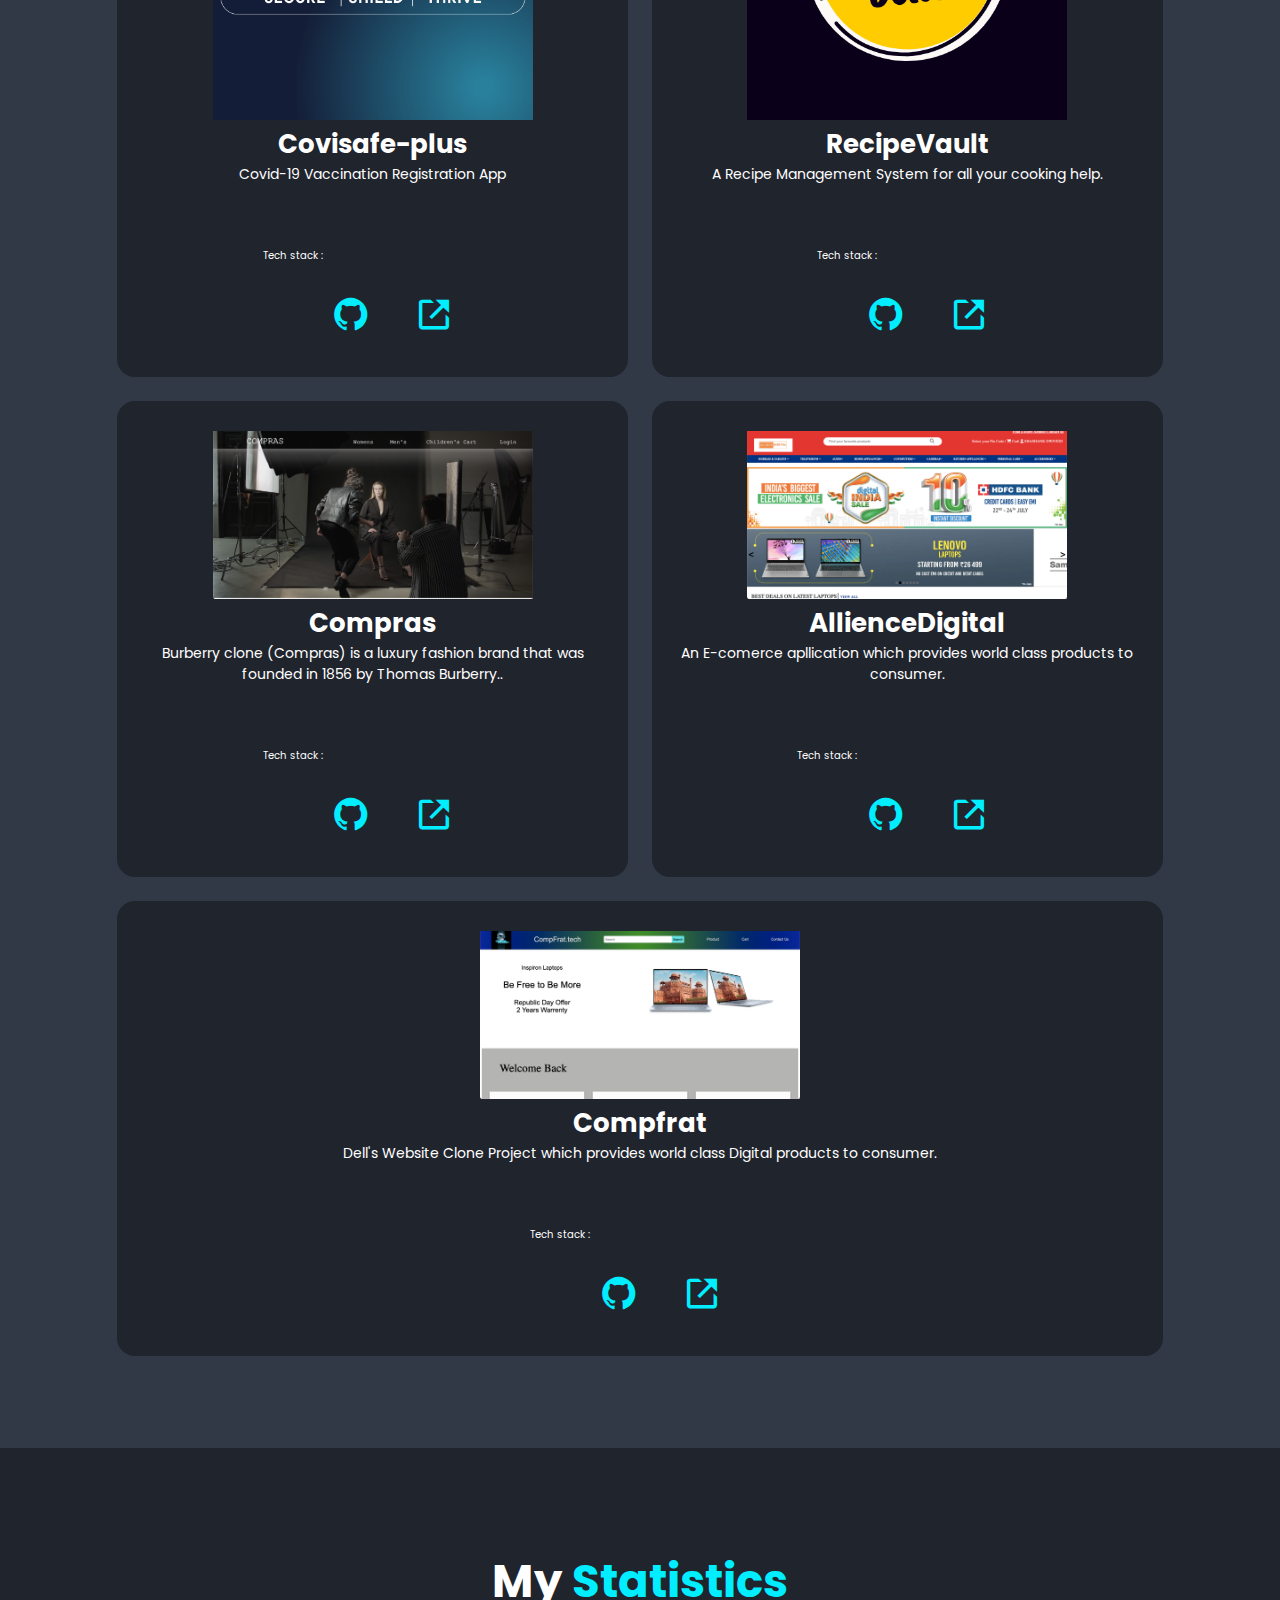
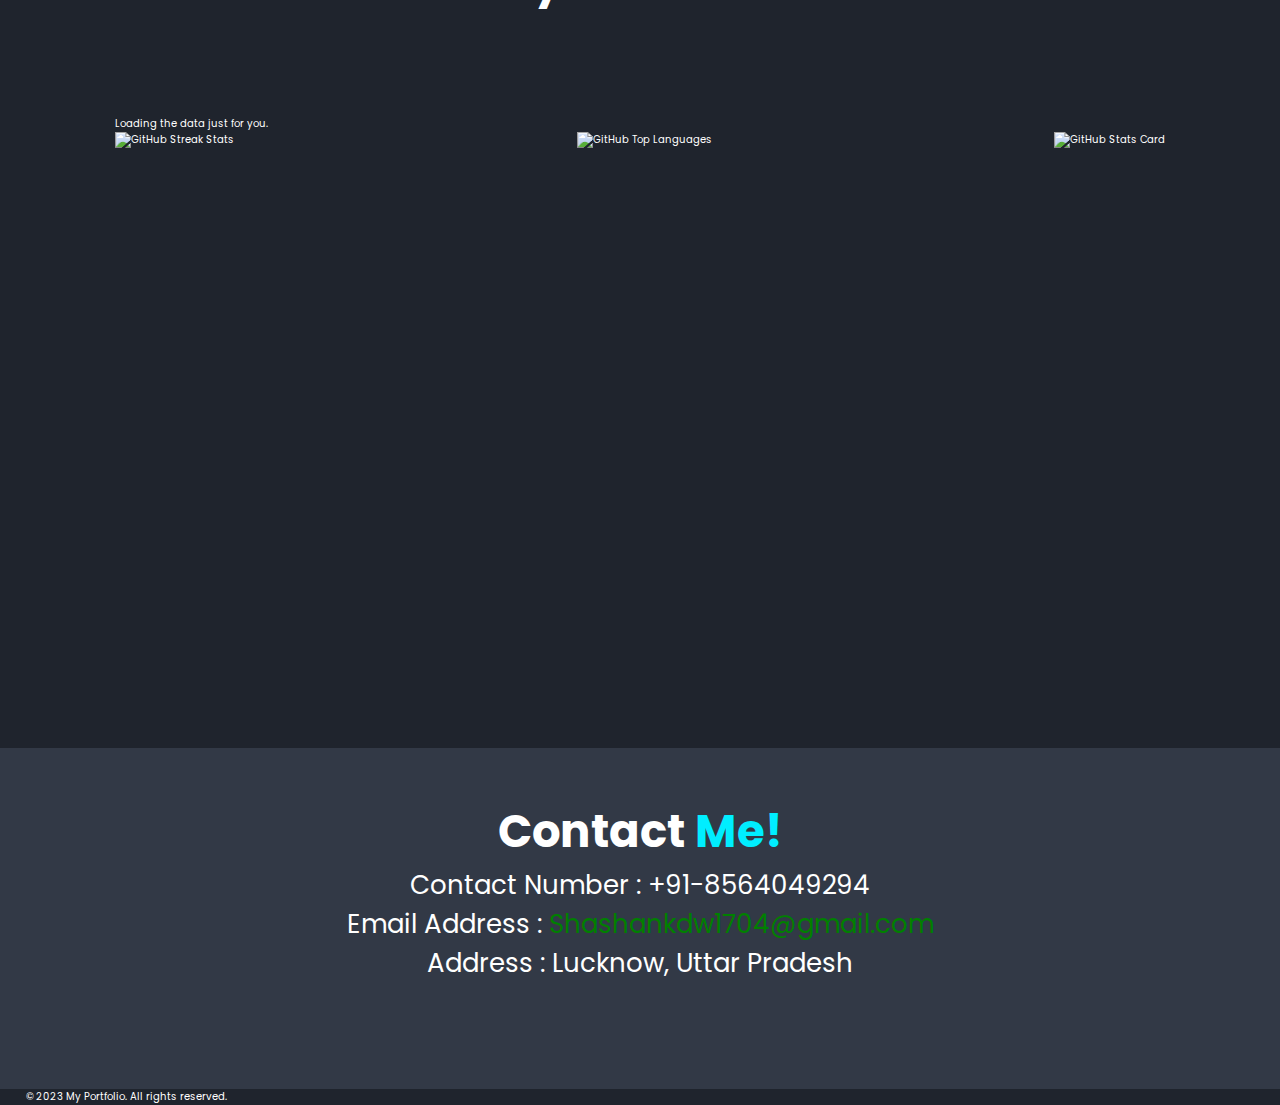
==== commit 0cc86680: "Updated Resume and Project" ====
--- a/index.html
+++ b/index.html
@@ -80,16 +80,14 @@
 
             <h2 class="heading">About <span>Me</span></h2>
 
-            <p id="user-detail-intro">"Experienced Java Backend Developer proficient in Java, Spring Boot, Hibernate,
-                SQL, and
-                JavaScript. Skilled in developing robust and scalable web applications, utilizing the power of Hibernate
-                for
-                efficient database management. Committed to delivering exceptional user experiences and driving
-                innovation
-                through the latest technologies. Strong knowledge of HTML, CSS, Git, and RESTful APIs. Passionate about
-                continuous learning, staying updated with emerging trends, and applying a problem-solving mindset to
-                ensure
-                successful project outcomes and foster collaborative teamwork."</p>
+            <p id="user-detail-intro">"Skilled software developer with a strong background in Java, Spring Boot, SQL,
+                and various development frameworks. Experienced React Native Application Developer for Android and iOS,
+                bringing a creative and versatile approach to mobile app development. During my internship as a React
+                Native developer, I honed my skills in creating cross-platform applications, gaining practical
+                experience in the intricacies of mobile development. Passionate about leveraging technology to drive
+                innovation, my goal is to contribute my expertise to a dynamic organization. Additionally, I have
+                applied GenAI to enhance development processes, accelerating project delivery and ensuring efficiency in
+                every aspect of the software development lifecycle."</p>
             <!-- <a href="#" class="btn">Read More</a> -->
 
         </div>
@@ -104,6 +102,10 @@
         <h2 class="heading">Technical <span>Skills</span></h2>
         <div class="skill_stack">
             <div class="skills-card">
+                <i class=" skills-card-img  devicon-react-original colored"></i>
+                <h4 class="skills-card-name">React-Native</h4>
+            </div>
+            <div class="skills-card">
                 <i class=" skills-card-img  devicon-java-plain-wordmark colored"></i>
                 <h4 class="skills-card-name">Java</h4>
             </div>
@@ -156,6 +158,33 @@
 
 
         <div class="project-container">
+
+
+
+            <div class="project-card">
+
+                <img src="./images/Covisafe.png" alt="Project Image">
+
+                <h3 class="project-title">Covisafe-plus</h3>
+
+                <p class="project-description">Covid-19 Vaccination Registration App</p>
+                <p class="project-tech-stack">Tech stack :
+
+                    <i class="devicon-react-original-wordmark"></i>
+                    <i class="devicon-java-plain-wordmark colored"></i>
+
+                    <i class="devicon-mysql-plain-wordmark"></i>
+
+
+                    <i class="devicon-spring-plain-wordmark"></i>
+
+
+                </p>
+                <a class="project-github-link" href="https://github.com/Shashanksarojj/CovisafePlus" target="_blank"><i
+                        class='bx bxl-github'></i></a>
+                <a class="project-deployed-link" href="https://covisafe-plus.vercel.app/" target="_blank"><i
+                        class='bx bx-link-external'></i></a>
+            </div>
 
 
             <div class="project-card">
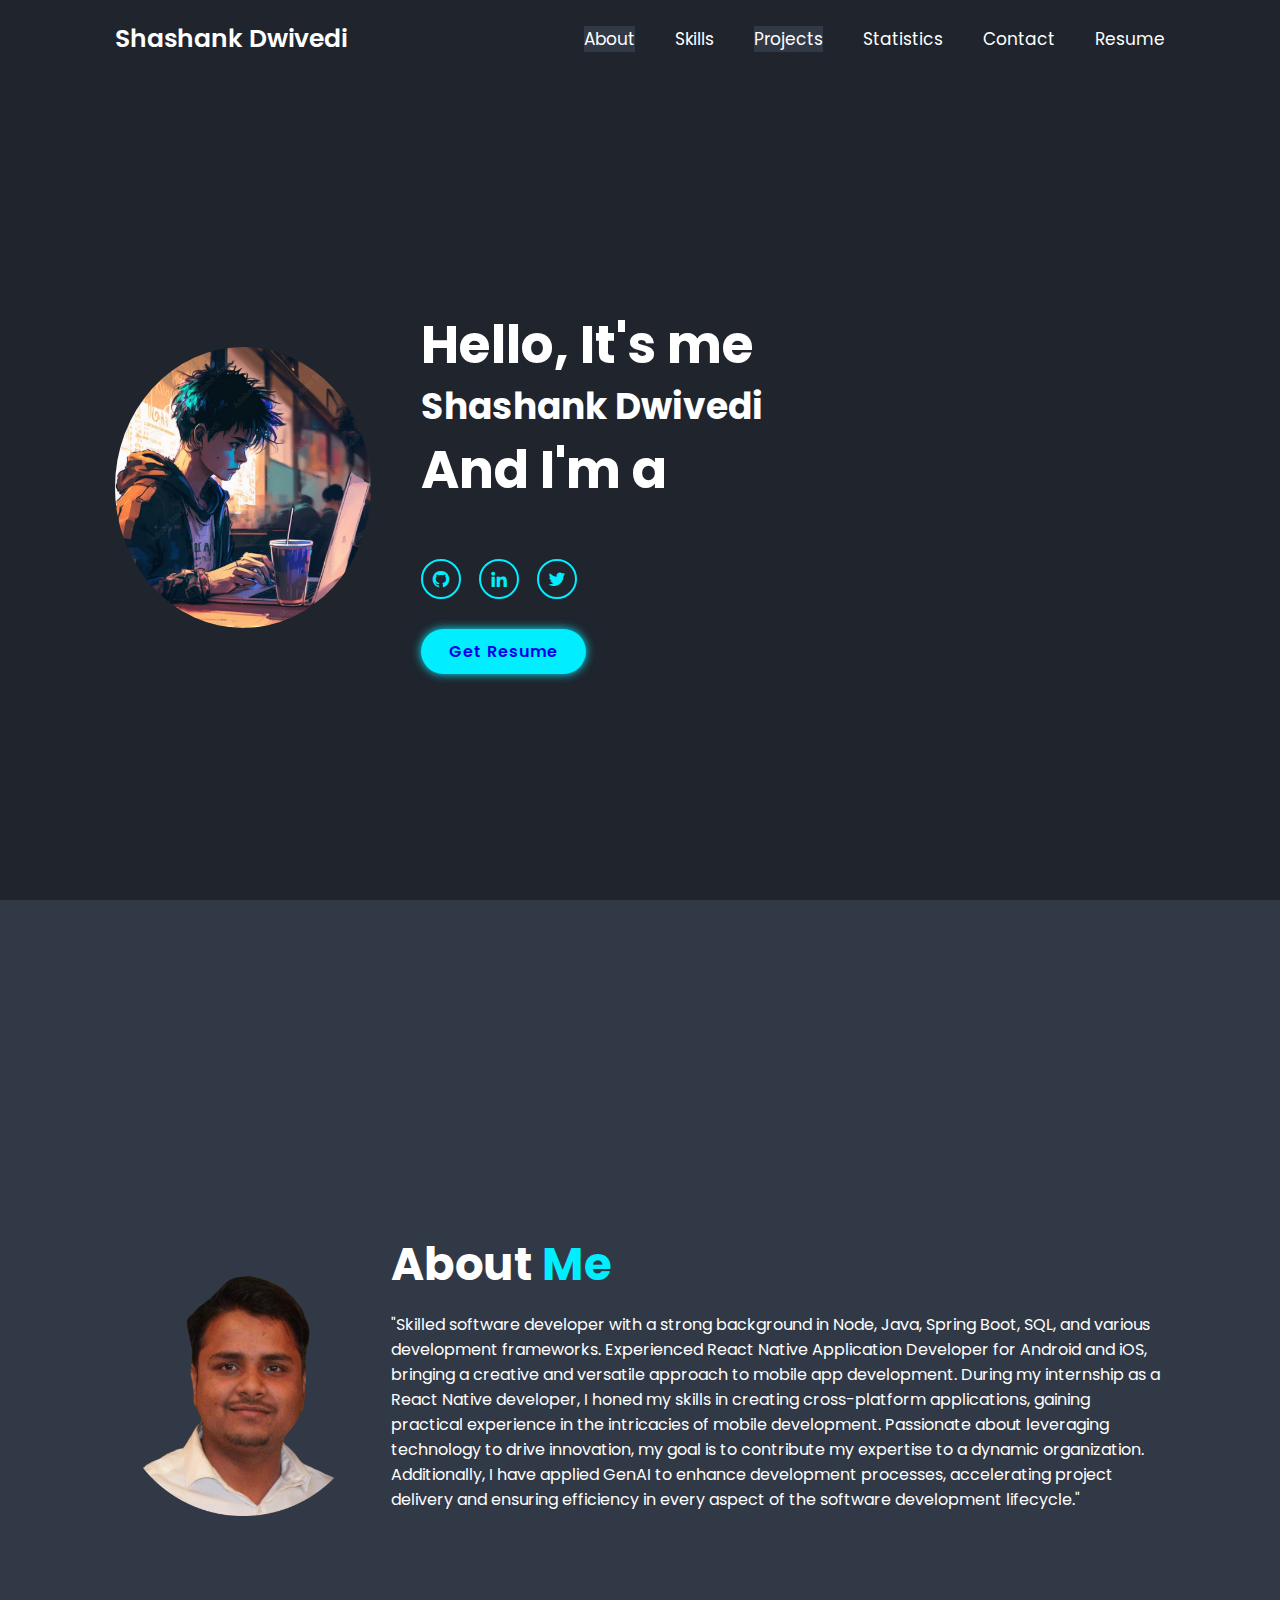
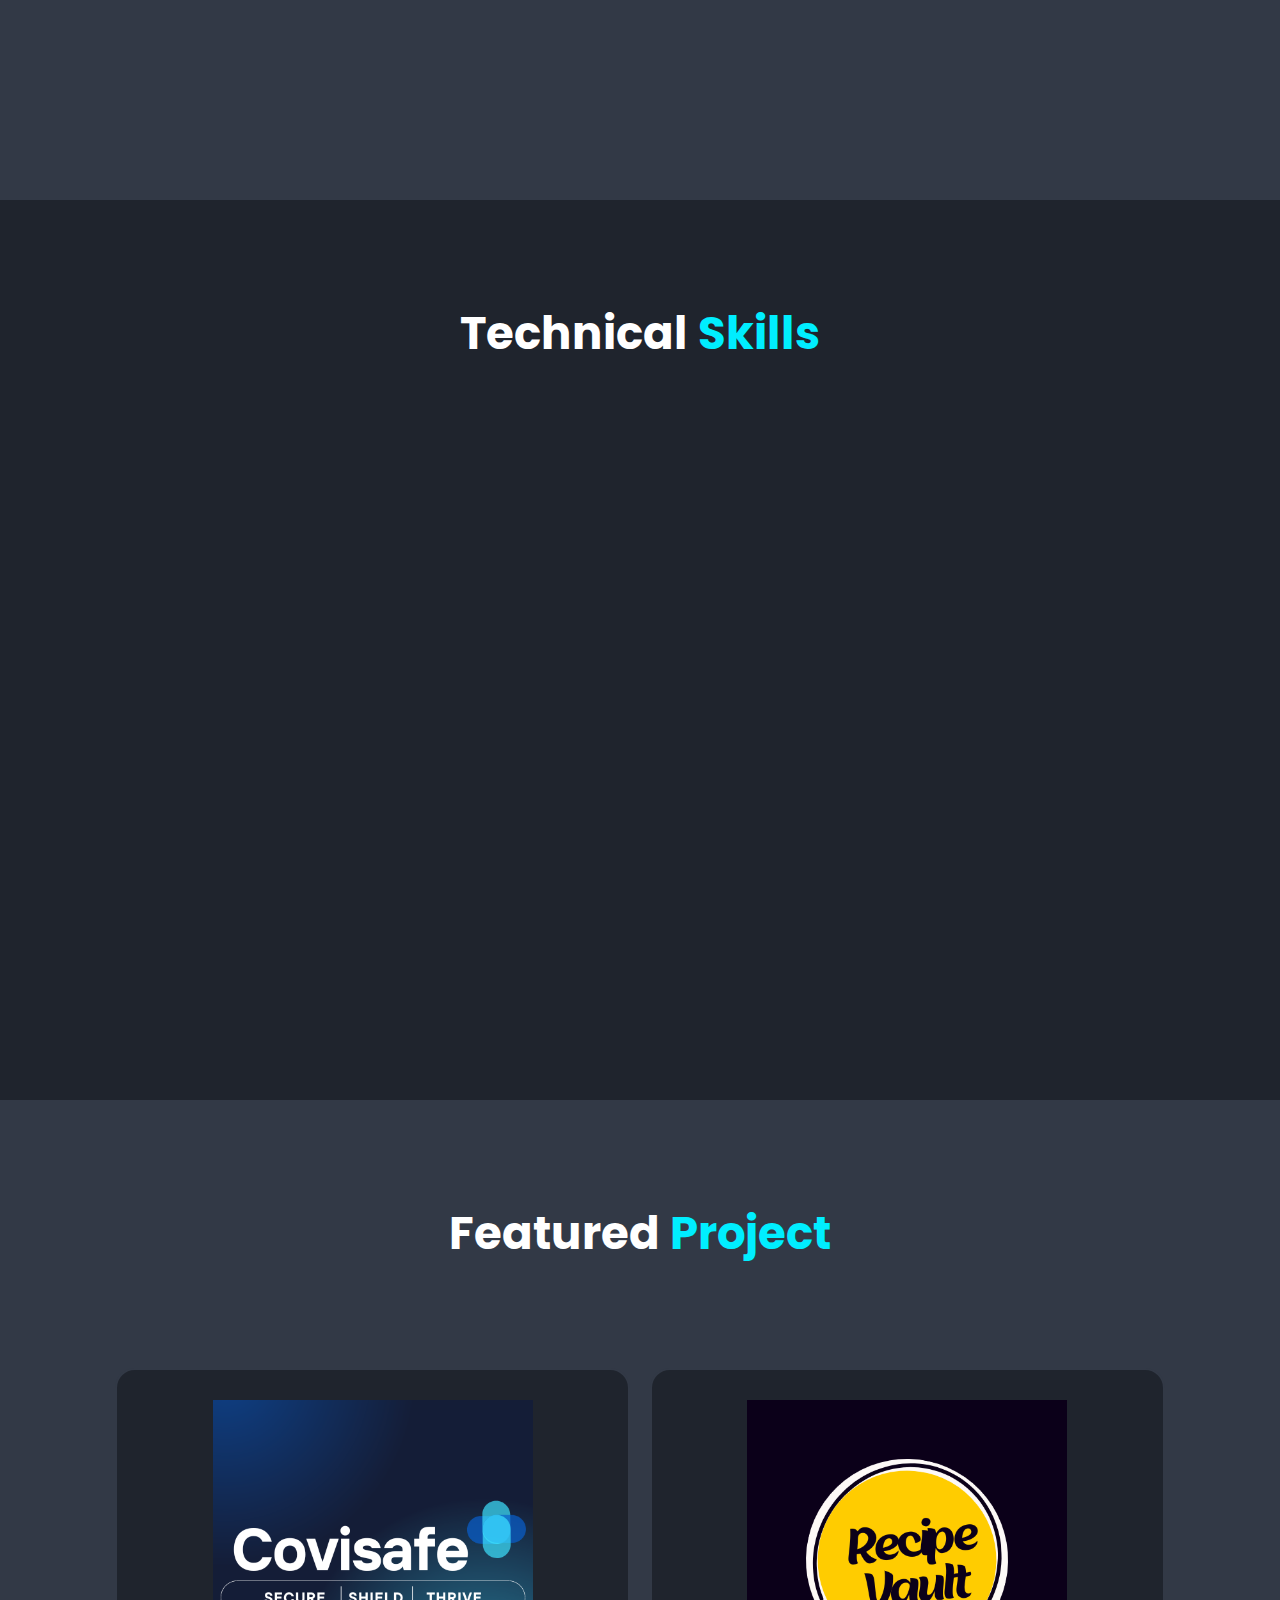
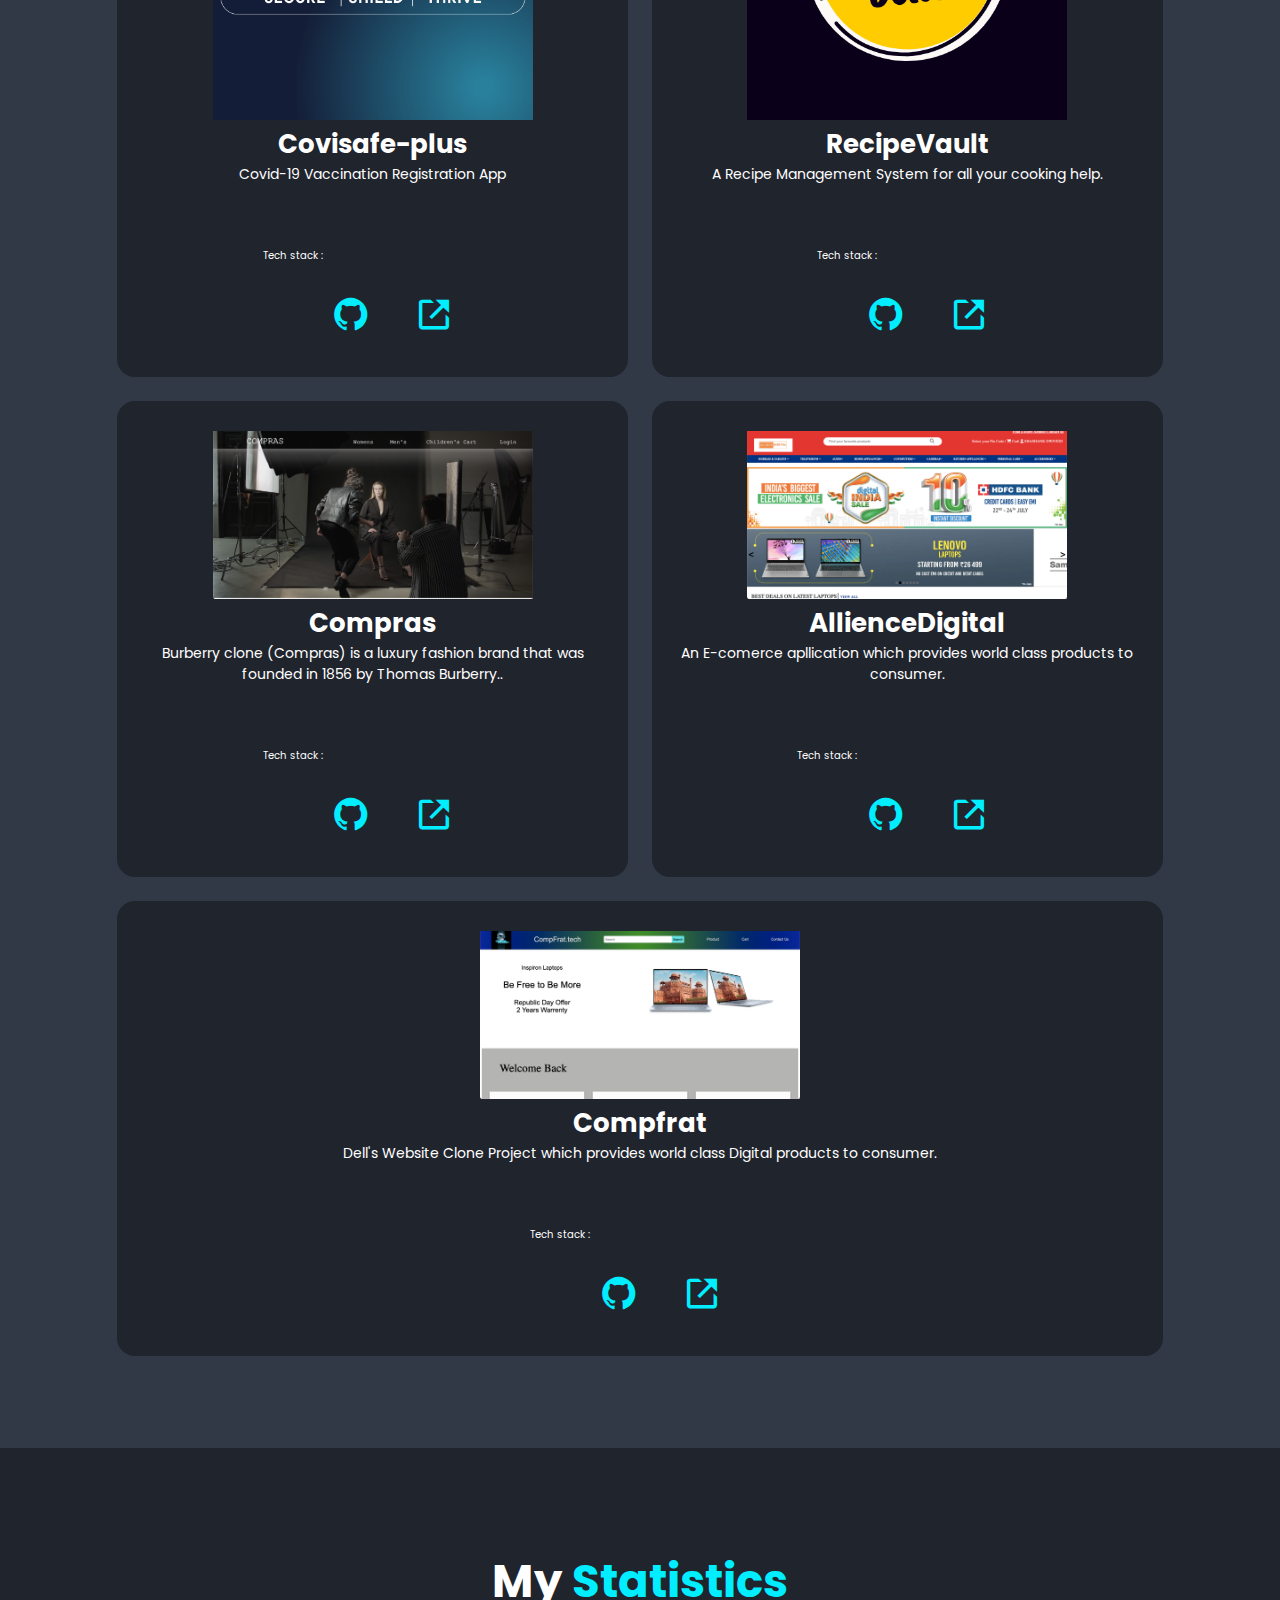
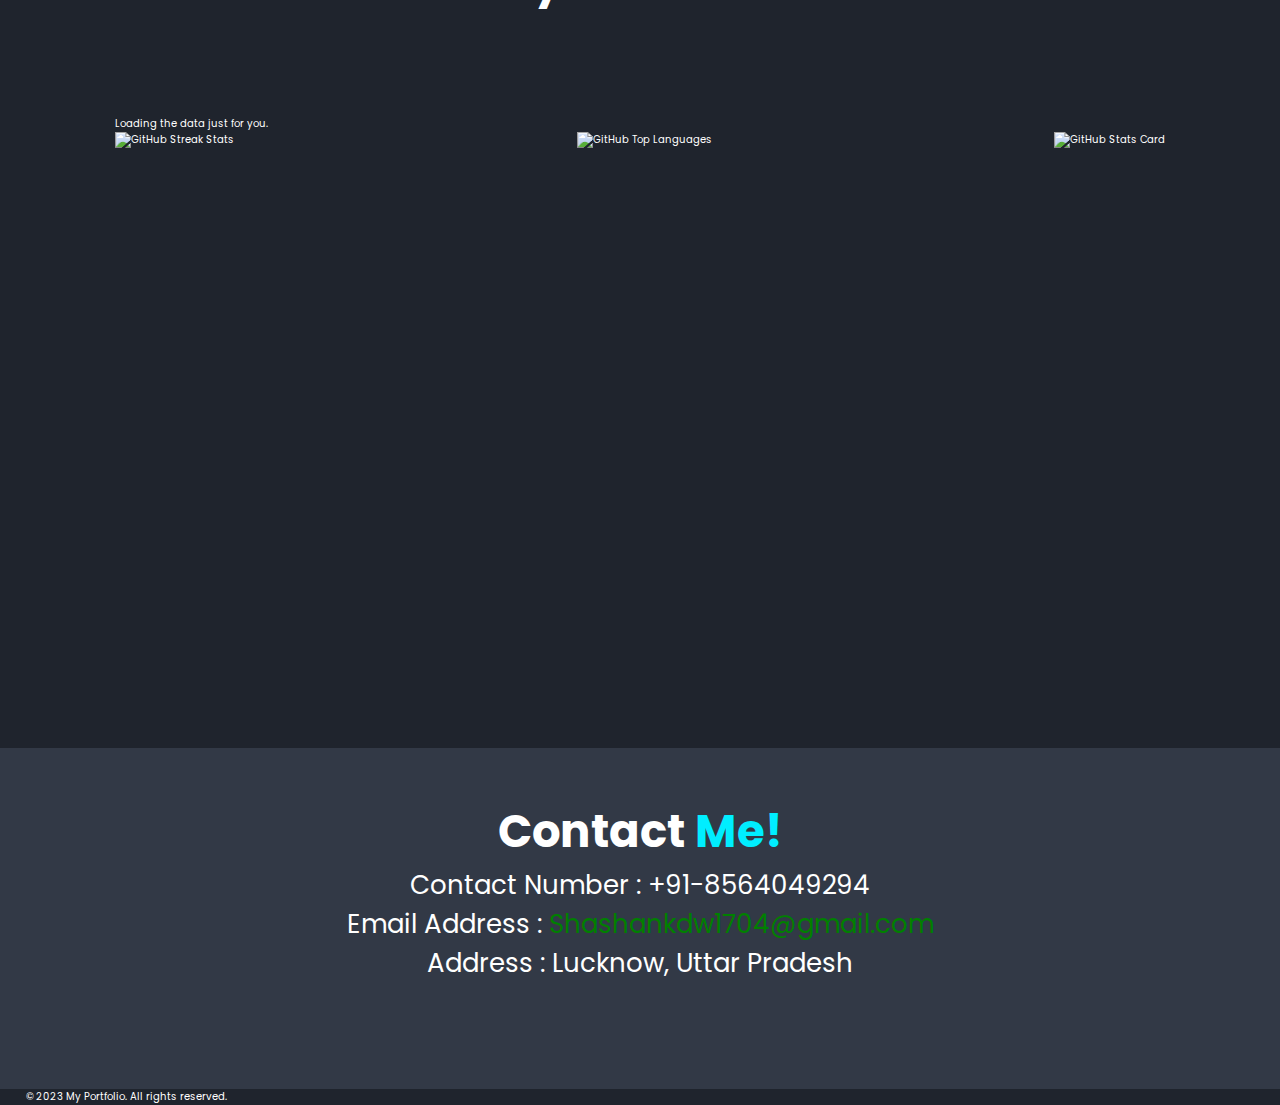
==== commit d9c9b605: "modified" ====
--- a/index.html
+++ b/index.html
@@ -80,7 +80,8 @@
 
             <h2 class="heading">About <span>Me</span></h2>
 
-            <p id="user-detail-intro">"Skilled software developer with a strong background in Java, Spring Boot, SQL,
+            <p id="user-detail-intro">"Skilled software developer with a strong background in Node, Java, Spring Boot,
+                SQL,
                 and various development frameworks. Experienced React Native Application Developer for Android and iOS,
                 bringing a creative and versatile approach to mobile app development. During my internship as a React
                 Native developer, I honed my skills in creating cross-platform applications, gaining practical
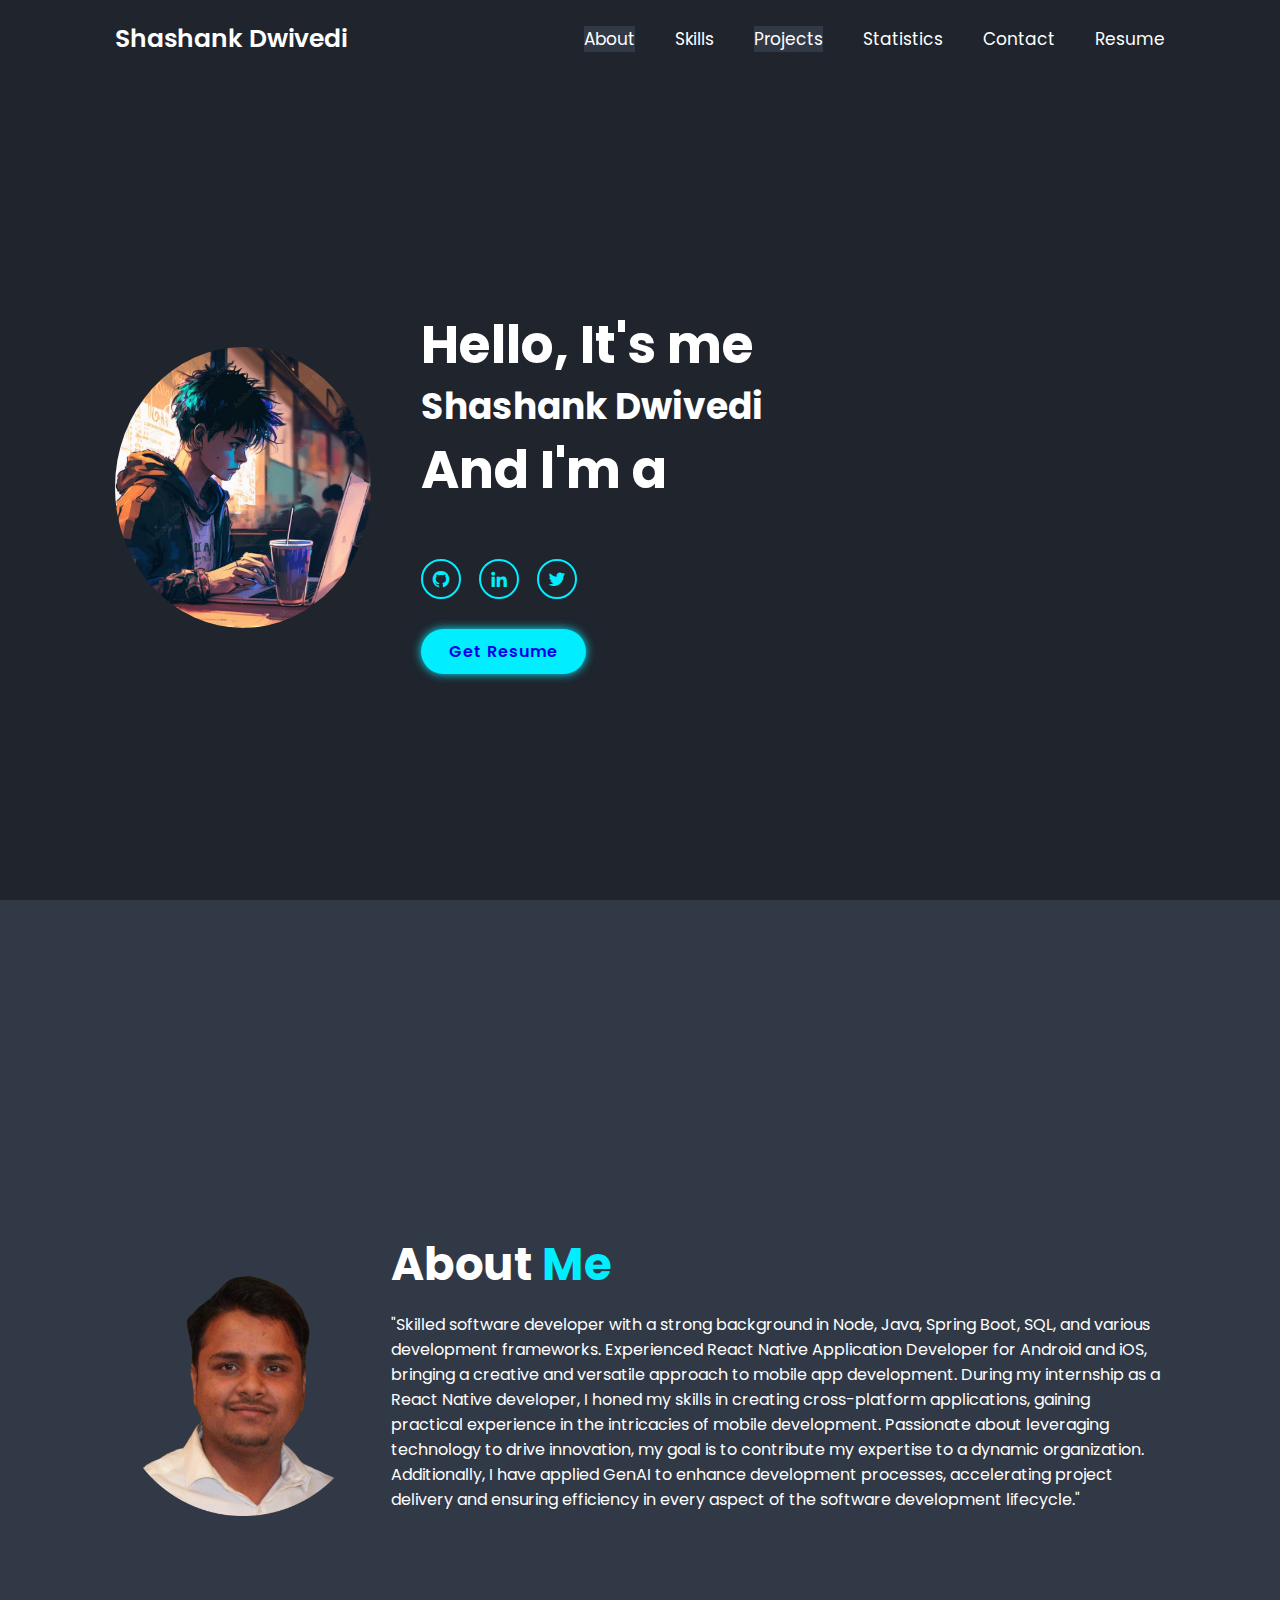
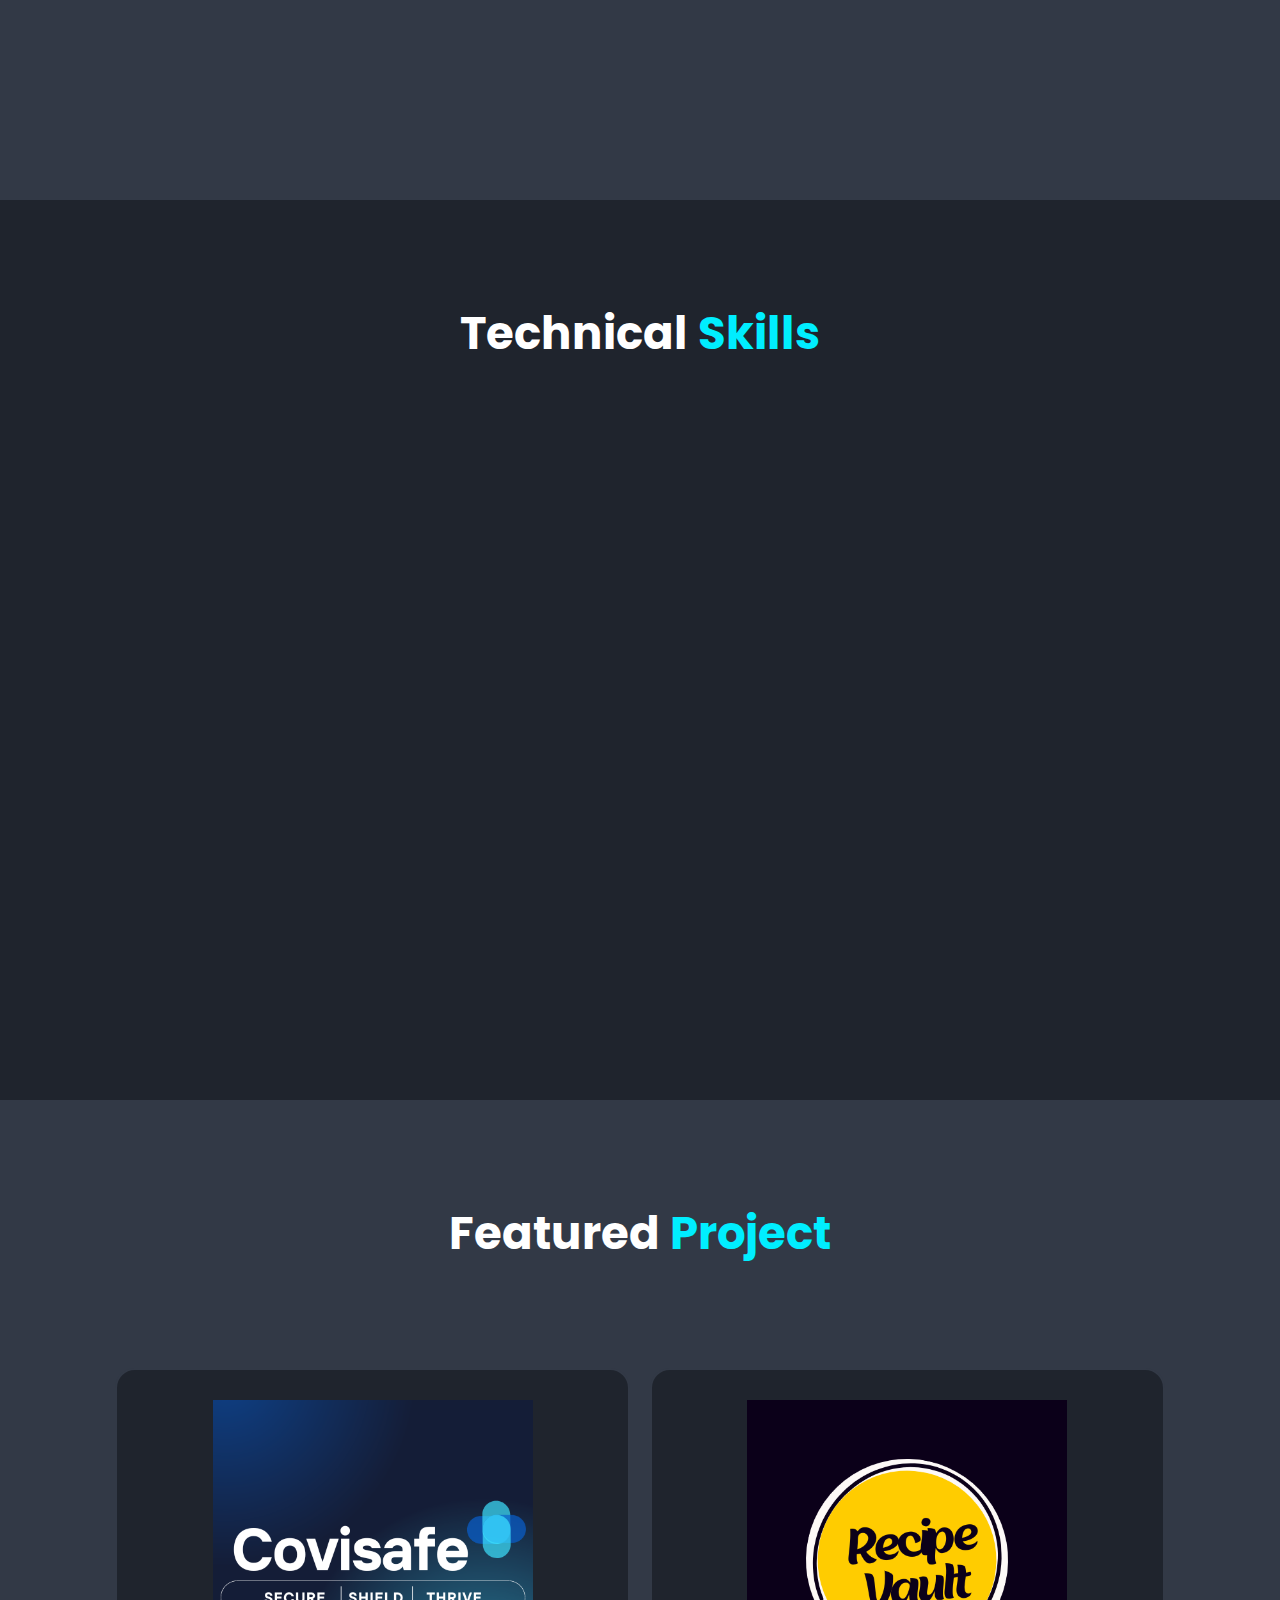
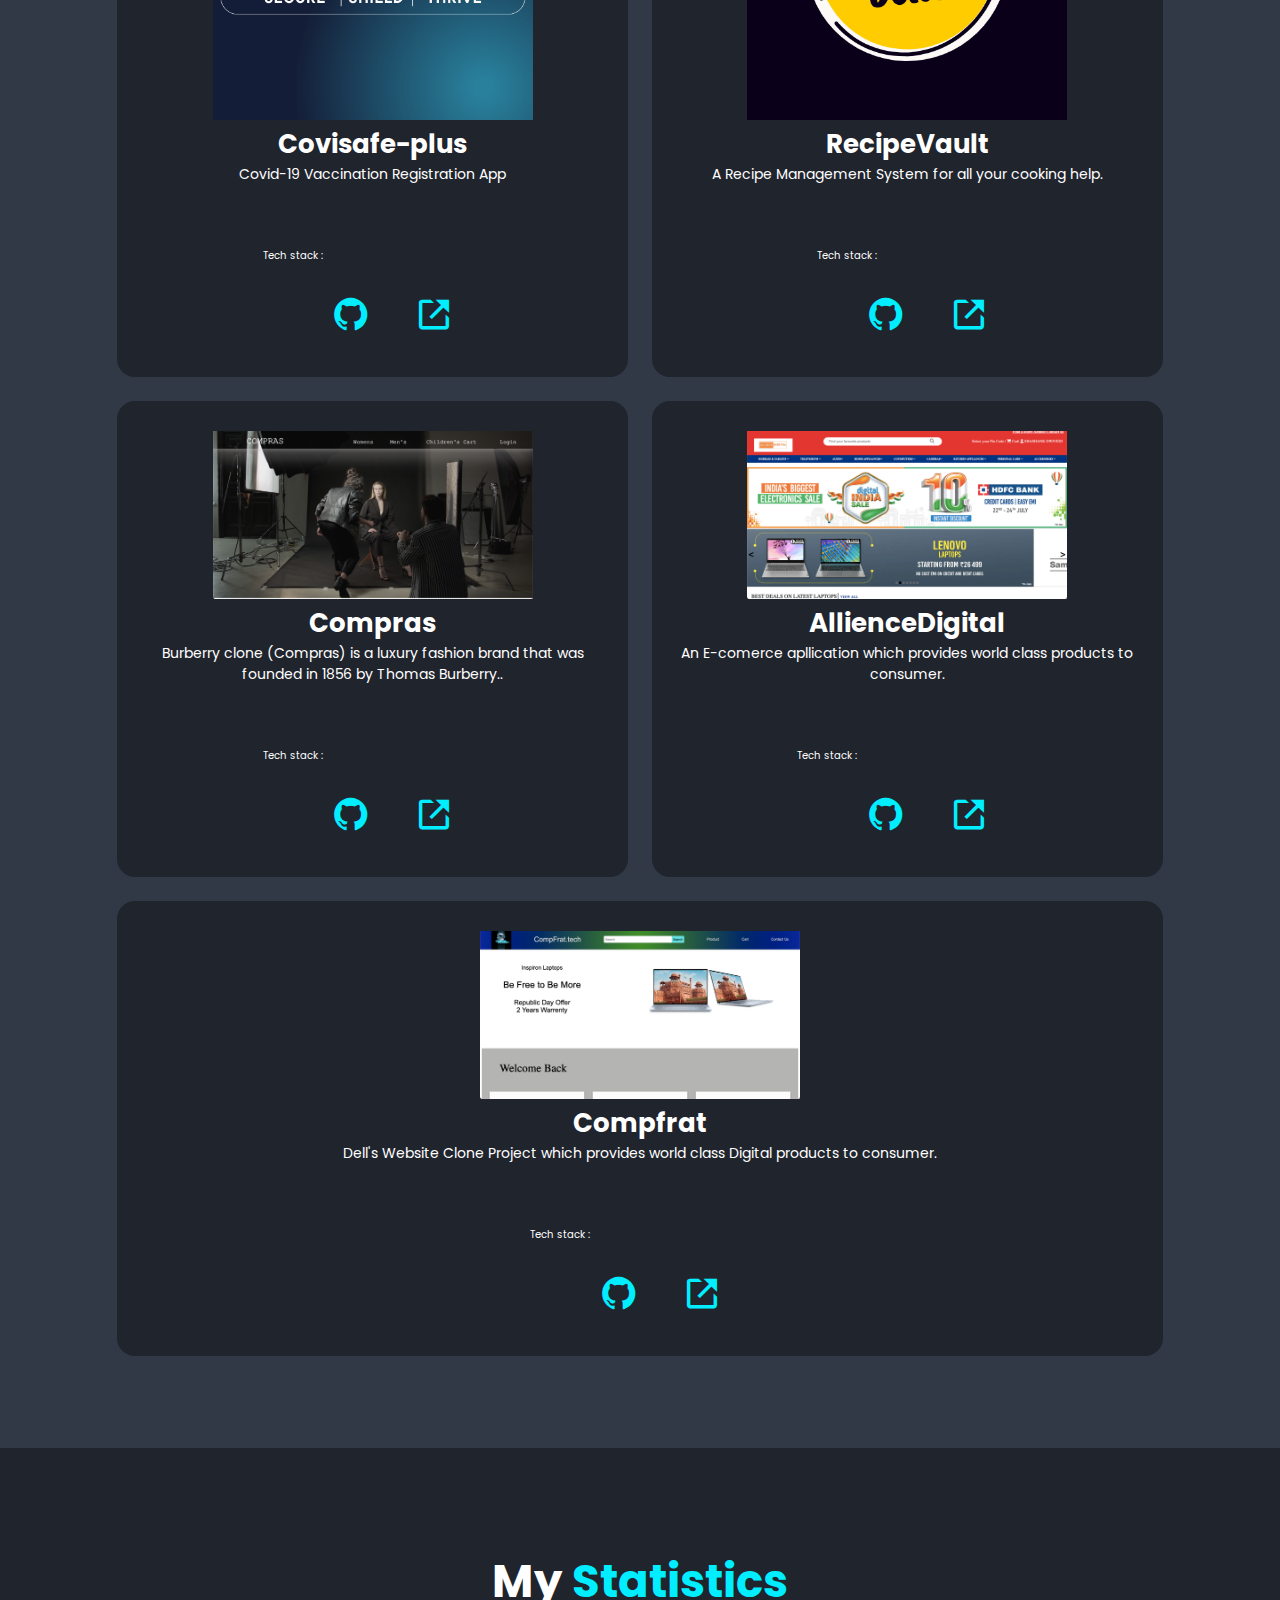
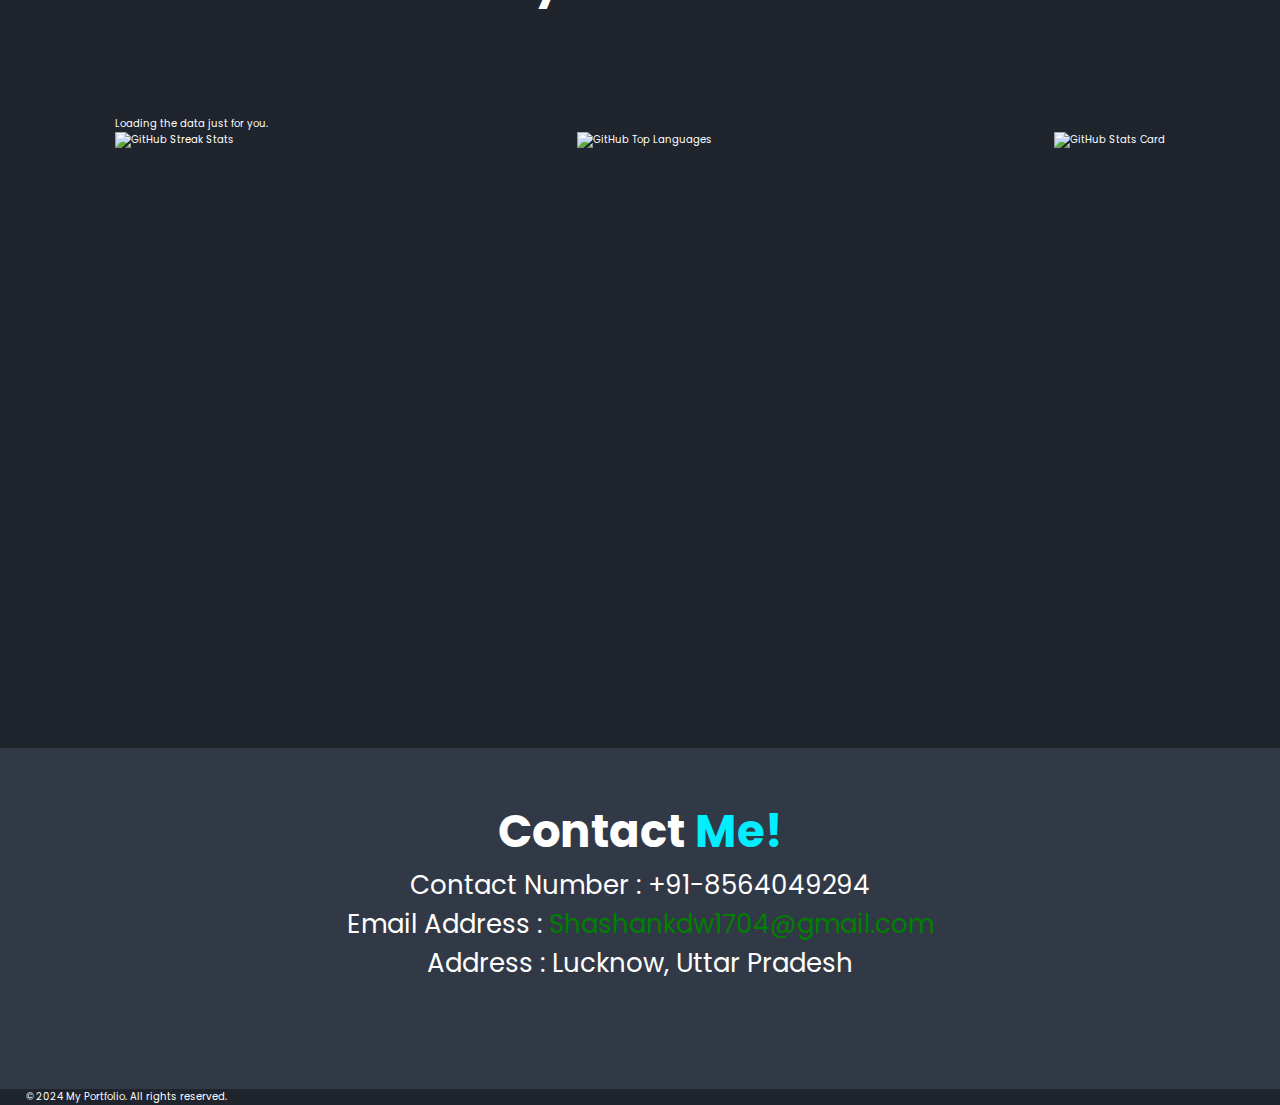
==== commit bb048f47: "modified resume" ====
--- a/index.html
+++ b/index.html
@@ -350,7 +350,7 @@
     </section>
 
     <footer>
-        <p>&copy; 2023 My Portfolio. All rights reserved.</p>
+        <p>&copy; 2024 My Portfolio. All rights reserved.</p>
     </footer>
 
 
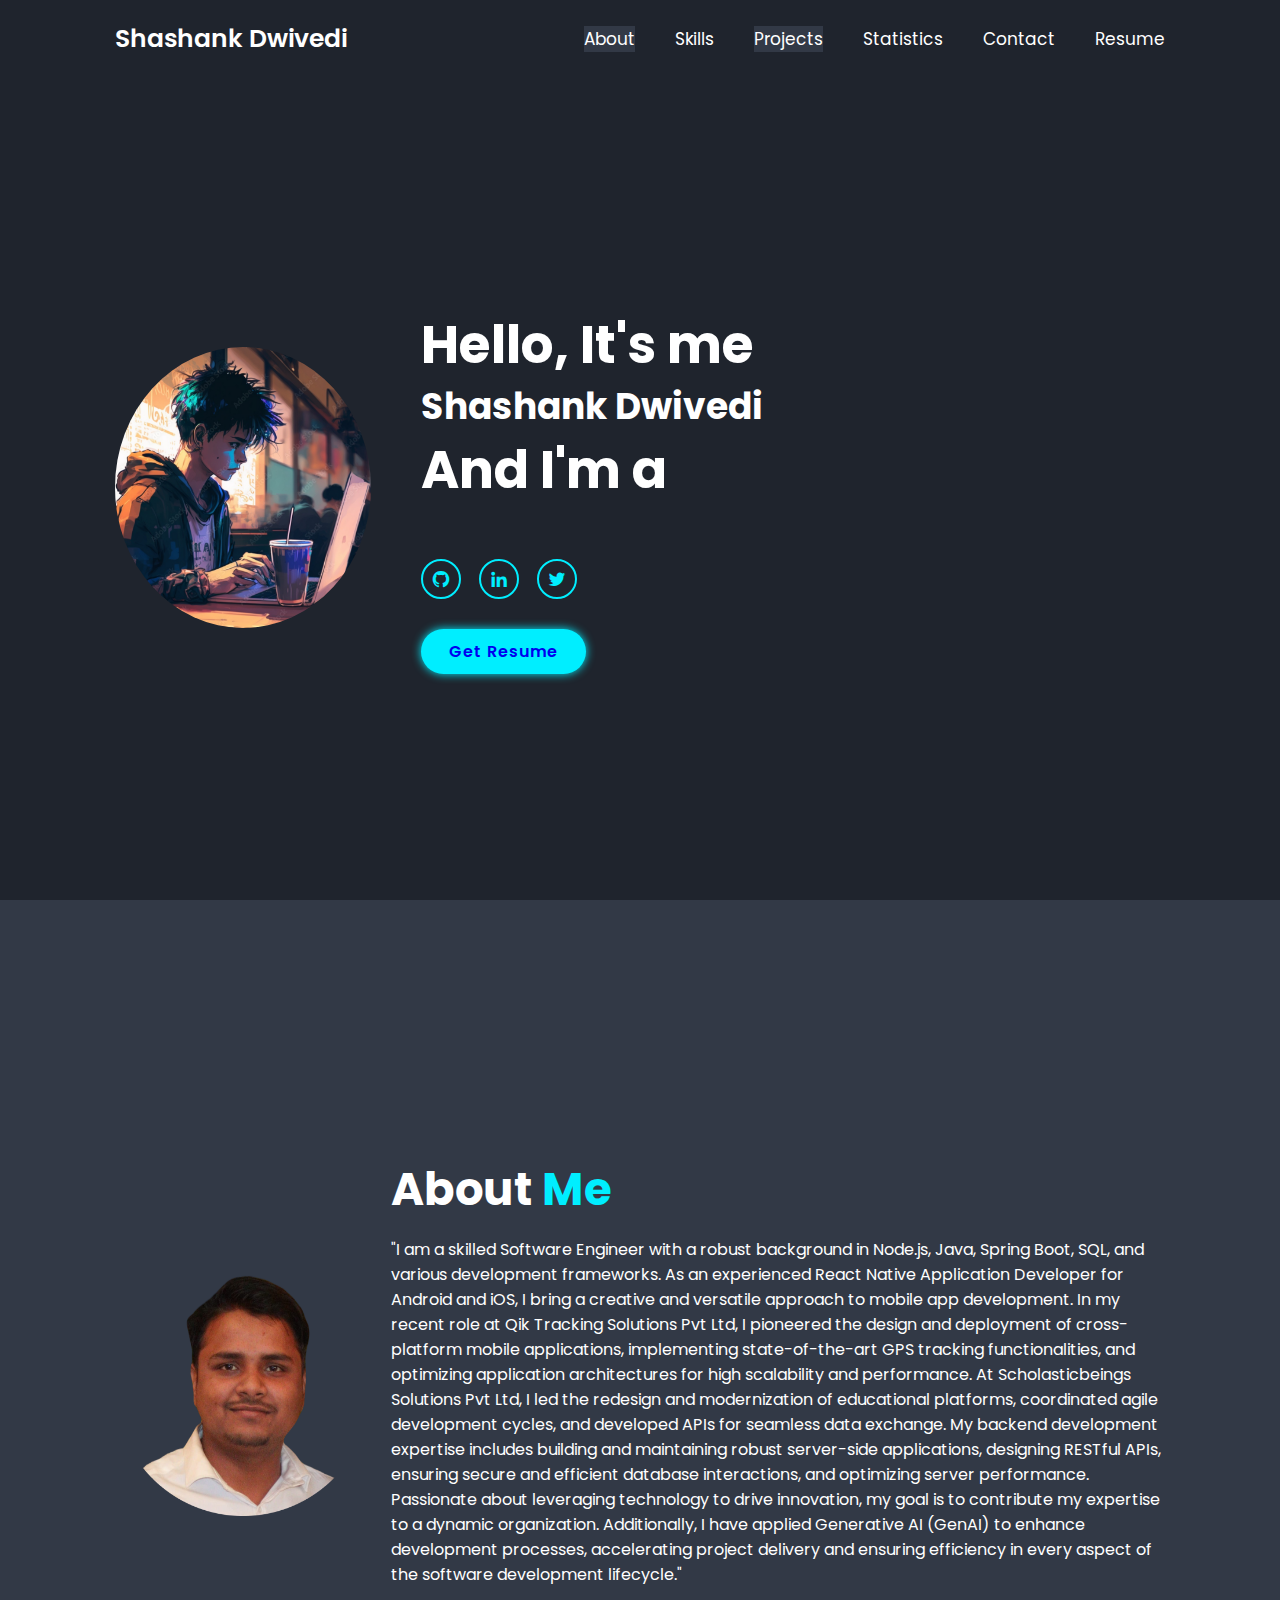
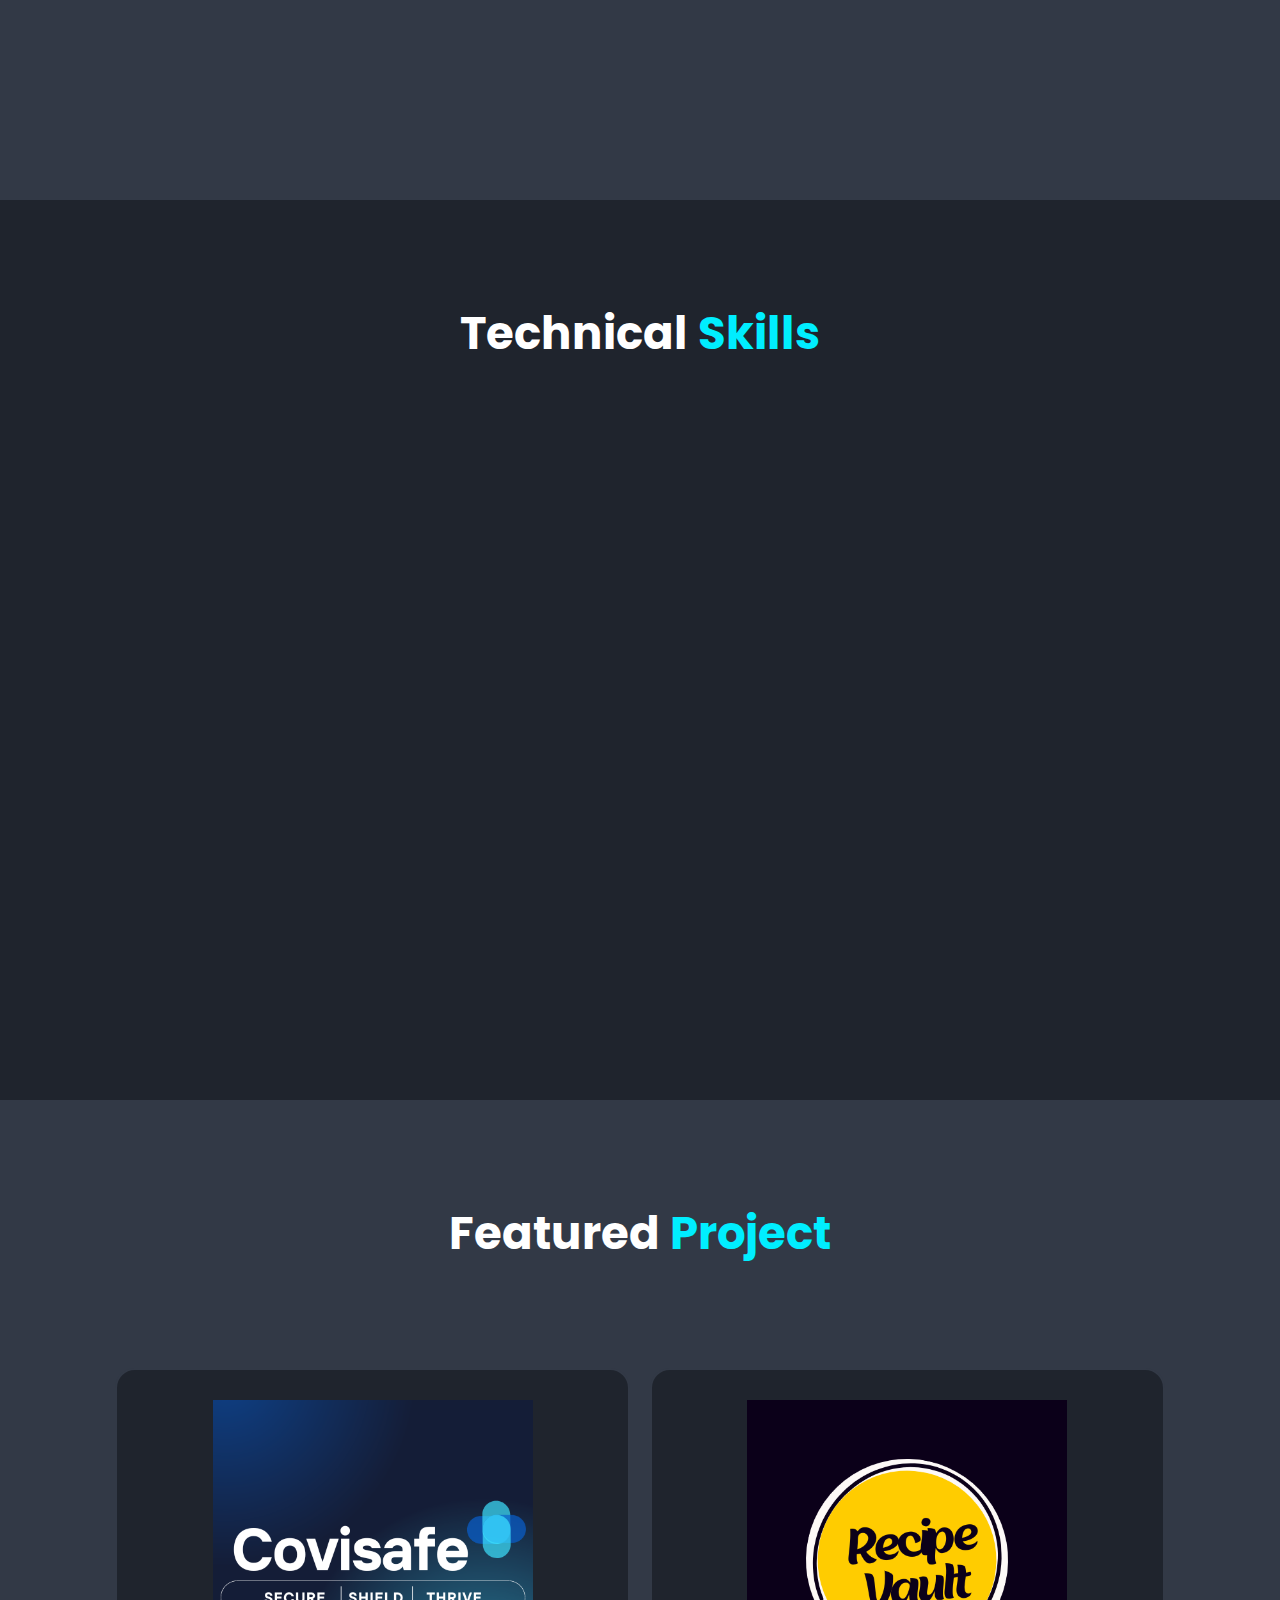
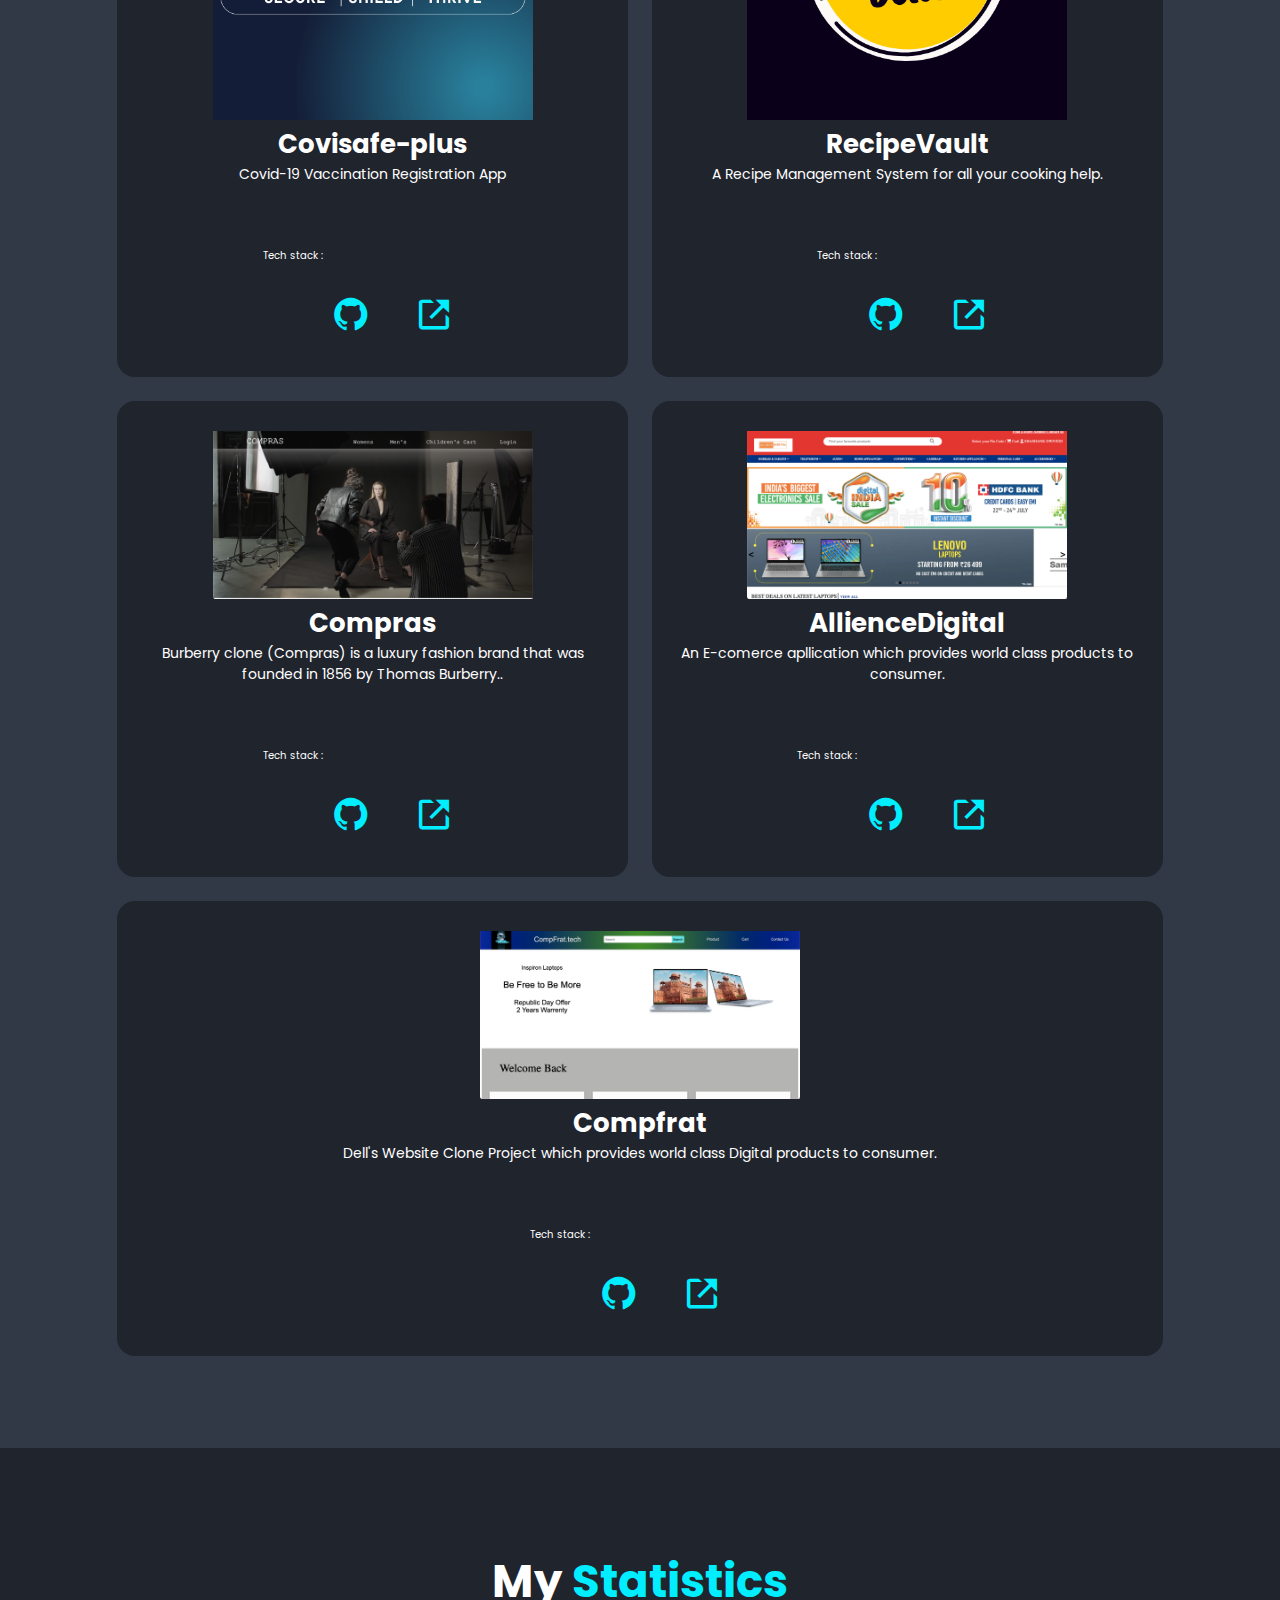
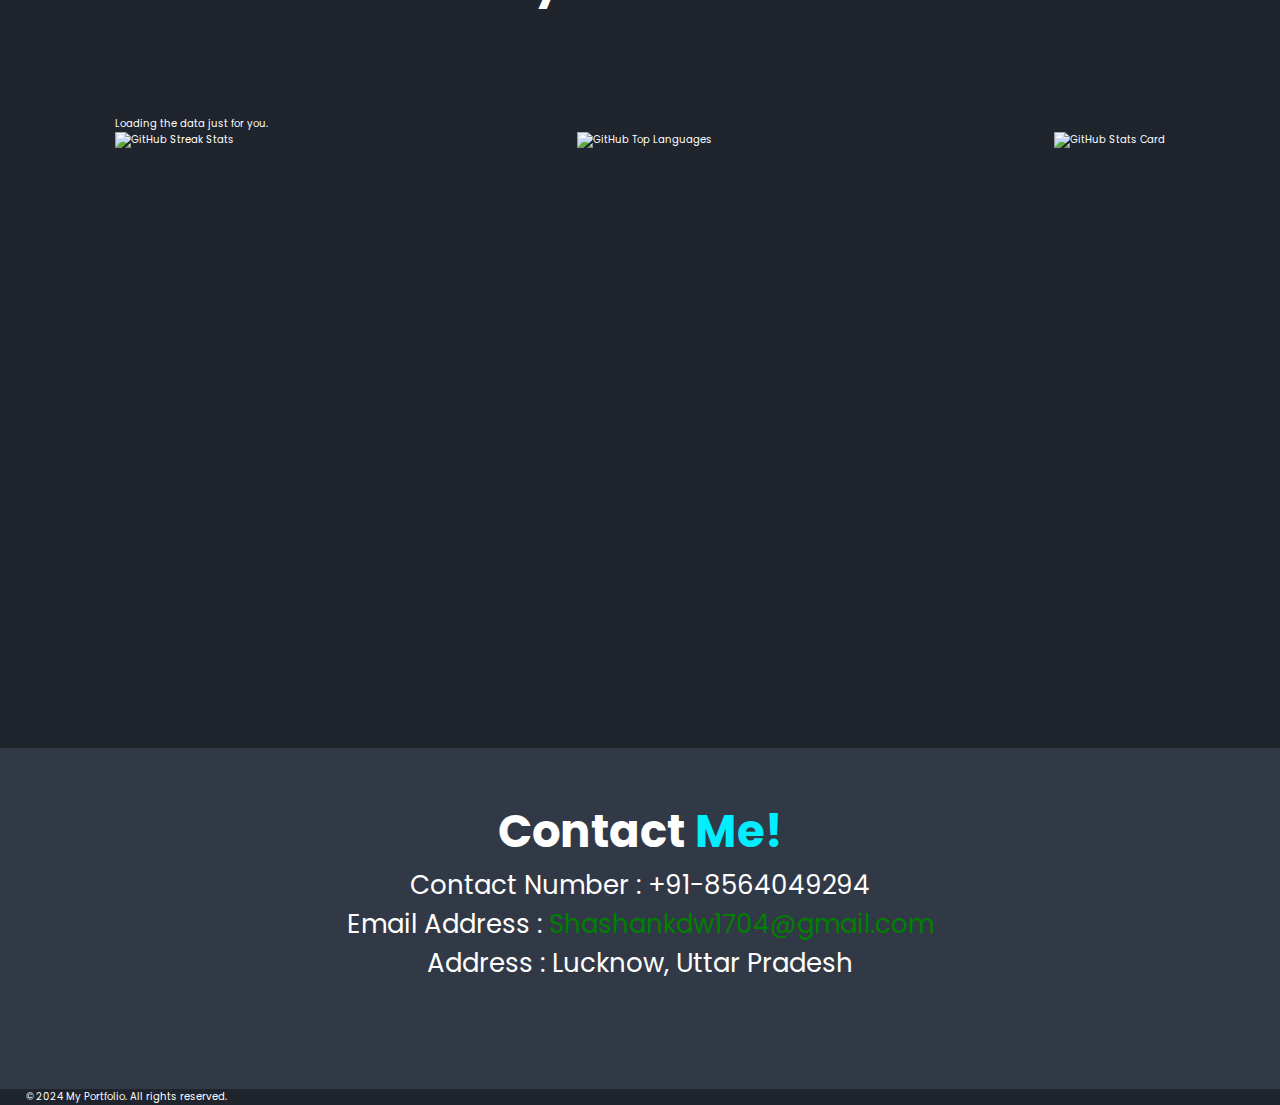
==== commit 3f9b082b: "modified" ====
--- a/index.html
+++ b/index.html
@@ -80,15 +80,19 @@
 
             <h2 class="heading">About <span>Me</span></h2>
 
-            <p id="user-detail-intro">"Skilled software developer with a strong background in Node, Java, Spring Boot,
-                SQL,
-                and various development frameworks. Experienced React Native Application Developer for Android and iOS,
-                bringing a creative and versatile approach to mobile app development. During my internship as a React
-                Native developer, I honed my skills in creating cross-platform applications, gaining practical
-                experience in the intricacies of mobile development. Passionate about leveraging technology to drive
-                innovation, my goal is to contribute my expertise to a dynamic organization. Additionally, I have
-                applied GenAI to enhance development processes, accelerating project delivery and ensuring efficiency in
-                every aspect of the software development lifecycle."</p>
+            <p id="user-detail-intro">"I am a skilled Software Engineer with a robust background in Node.js, Java,
+                Spring Boot, SQL, and various development frameworks. As an experienced React Native Application
+                Developer for Android and iOS, I bring a creative and versatile approach to mobile app development. In
+                my recent role at Qik Tracking Solutions Pvt Ltd, I pioneered the design and deployment of
+                cross-platform mobile applications, implementing state-of-the-art GPS tracking functionalities, and
+                optimizing application architectures for high scalability and performance. At Scholasticbeings Solutions
+                Pvt Ltd, I led the redesign and modernization of educational platforms, coordinated agile development
+                cycles, and developed APIs for seamless data exchange. My backend development expertise includes
+                building and maintaining robust server-side applications, designing RESTful APIs, ensuring secure and
+                efficient database interactions, and optimizing server performance. Passionate about leveraging
+                technology to drive innovation, my goal is to contribute my expertise to a dynamic organization.
+                Additionally, I have applied Generative AI (GenAI) to enhance development processes, accelerating
+                project delivery and ensuring efficiency in every aspect of the software development lifecycle."</p>
             <!-- <a href="#" class="btn">Read More</a> -->
 
         </div>
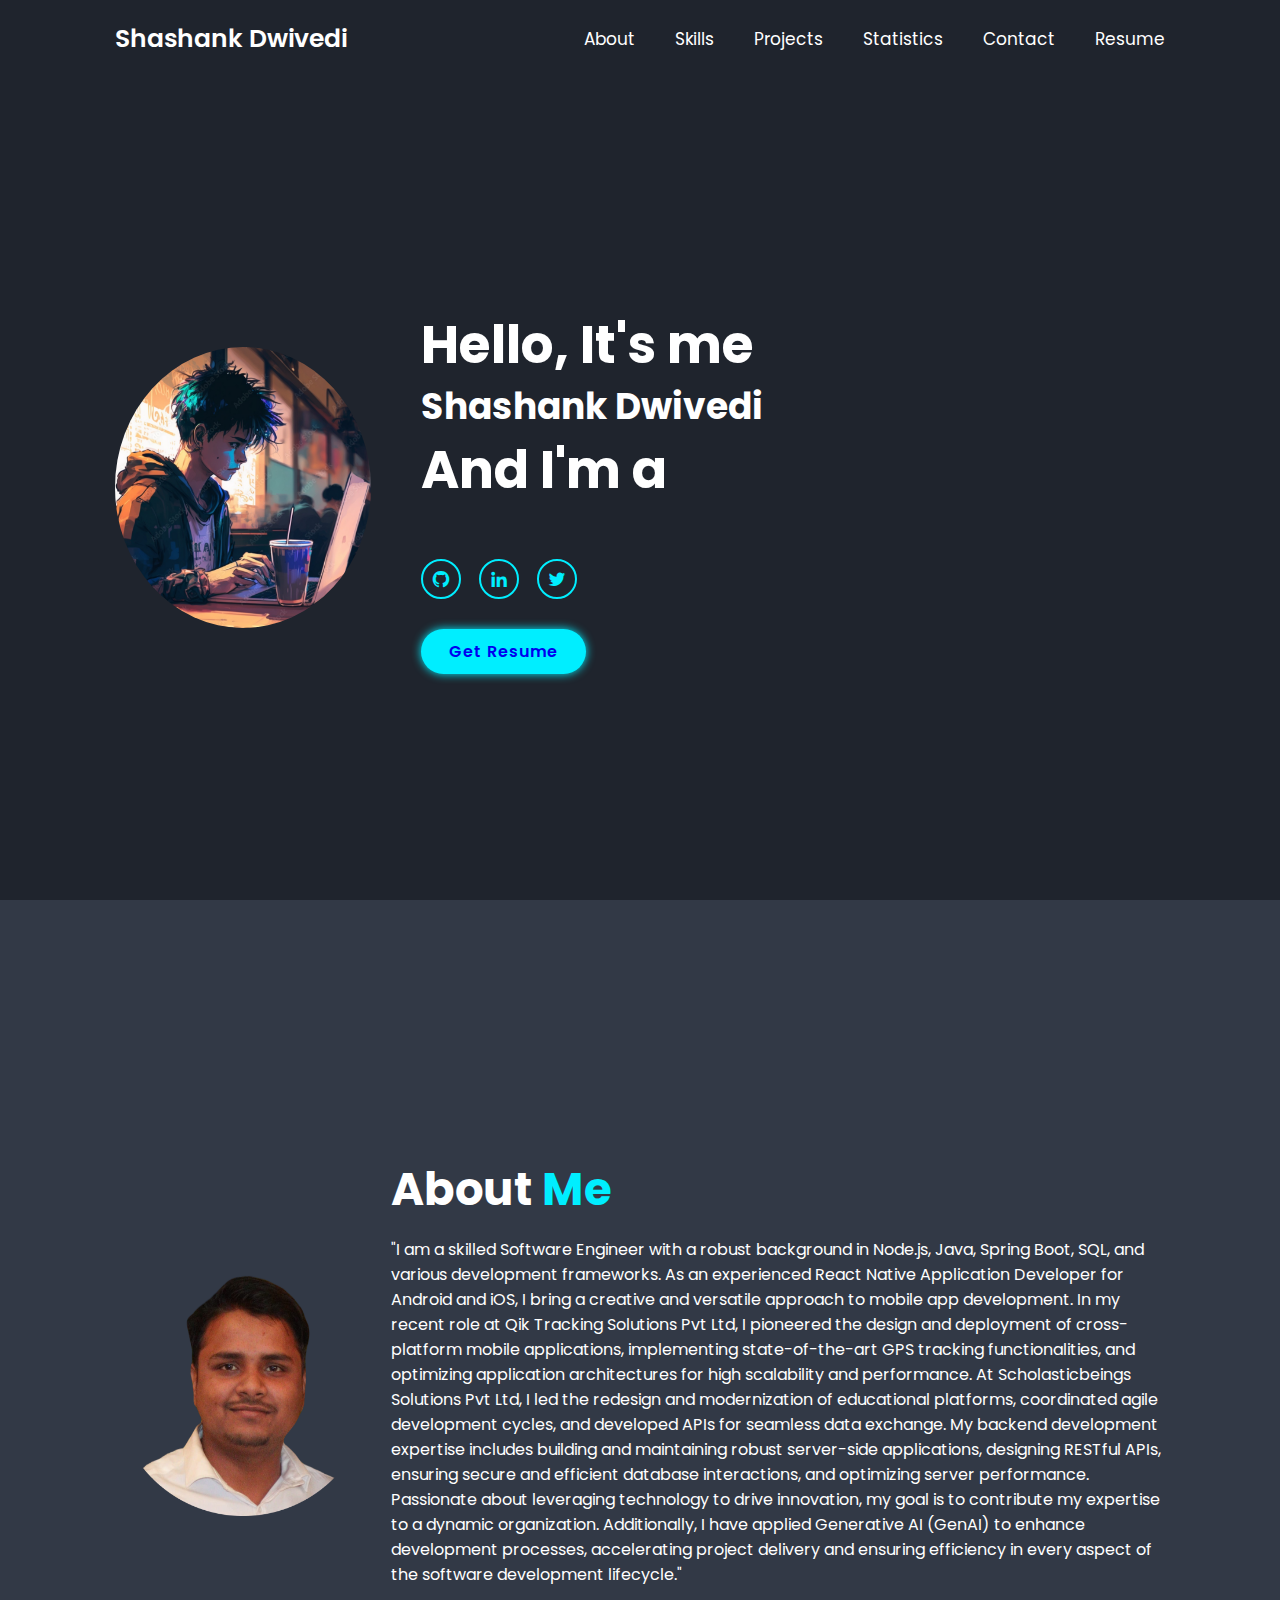
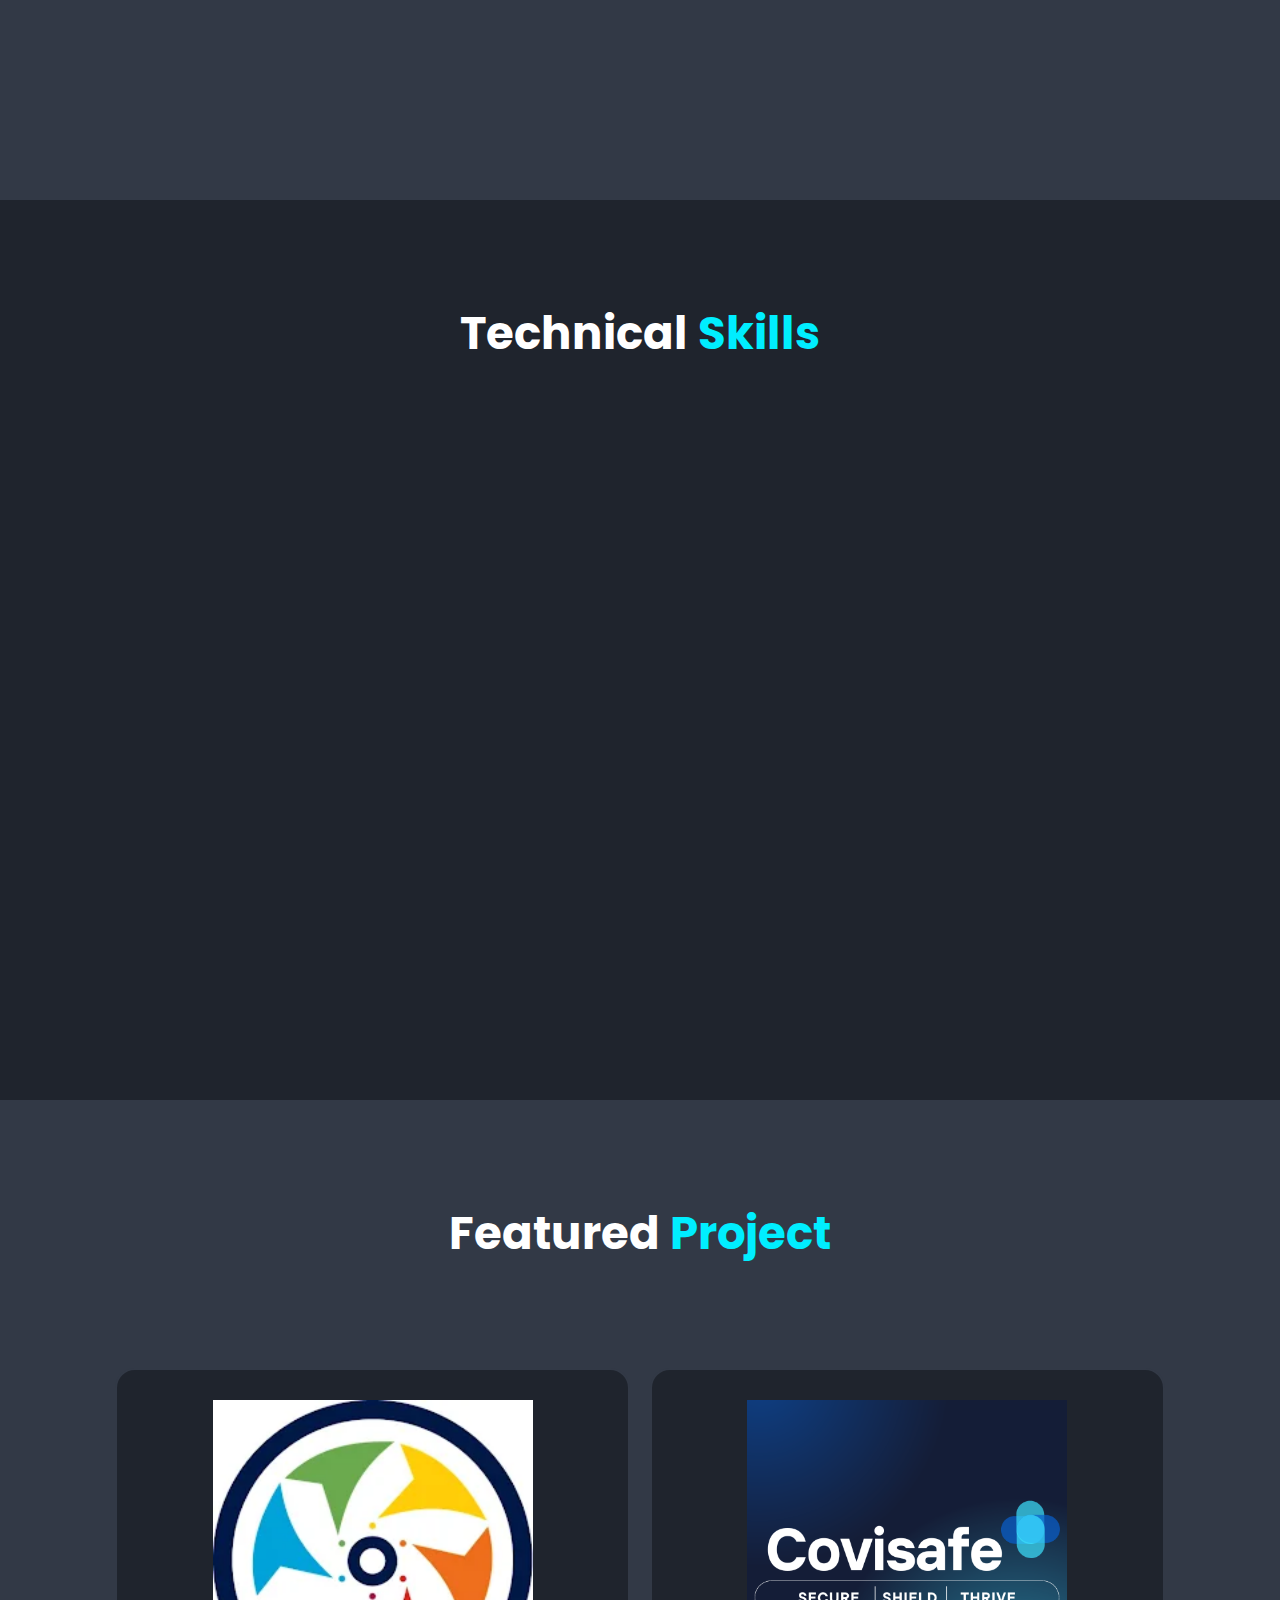
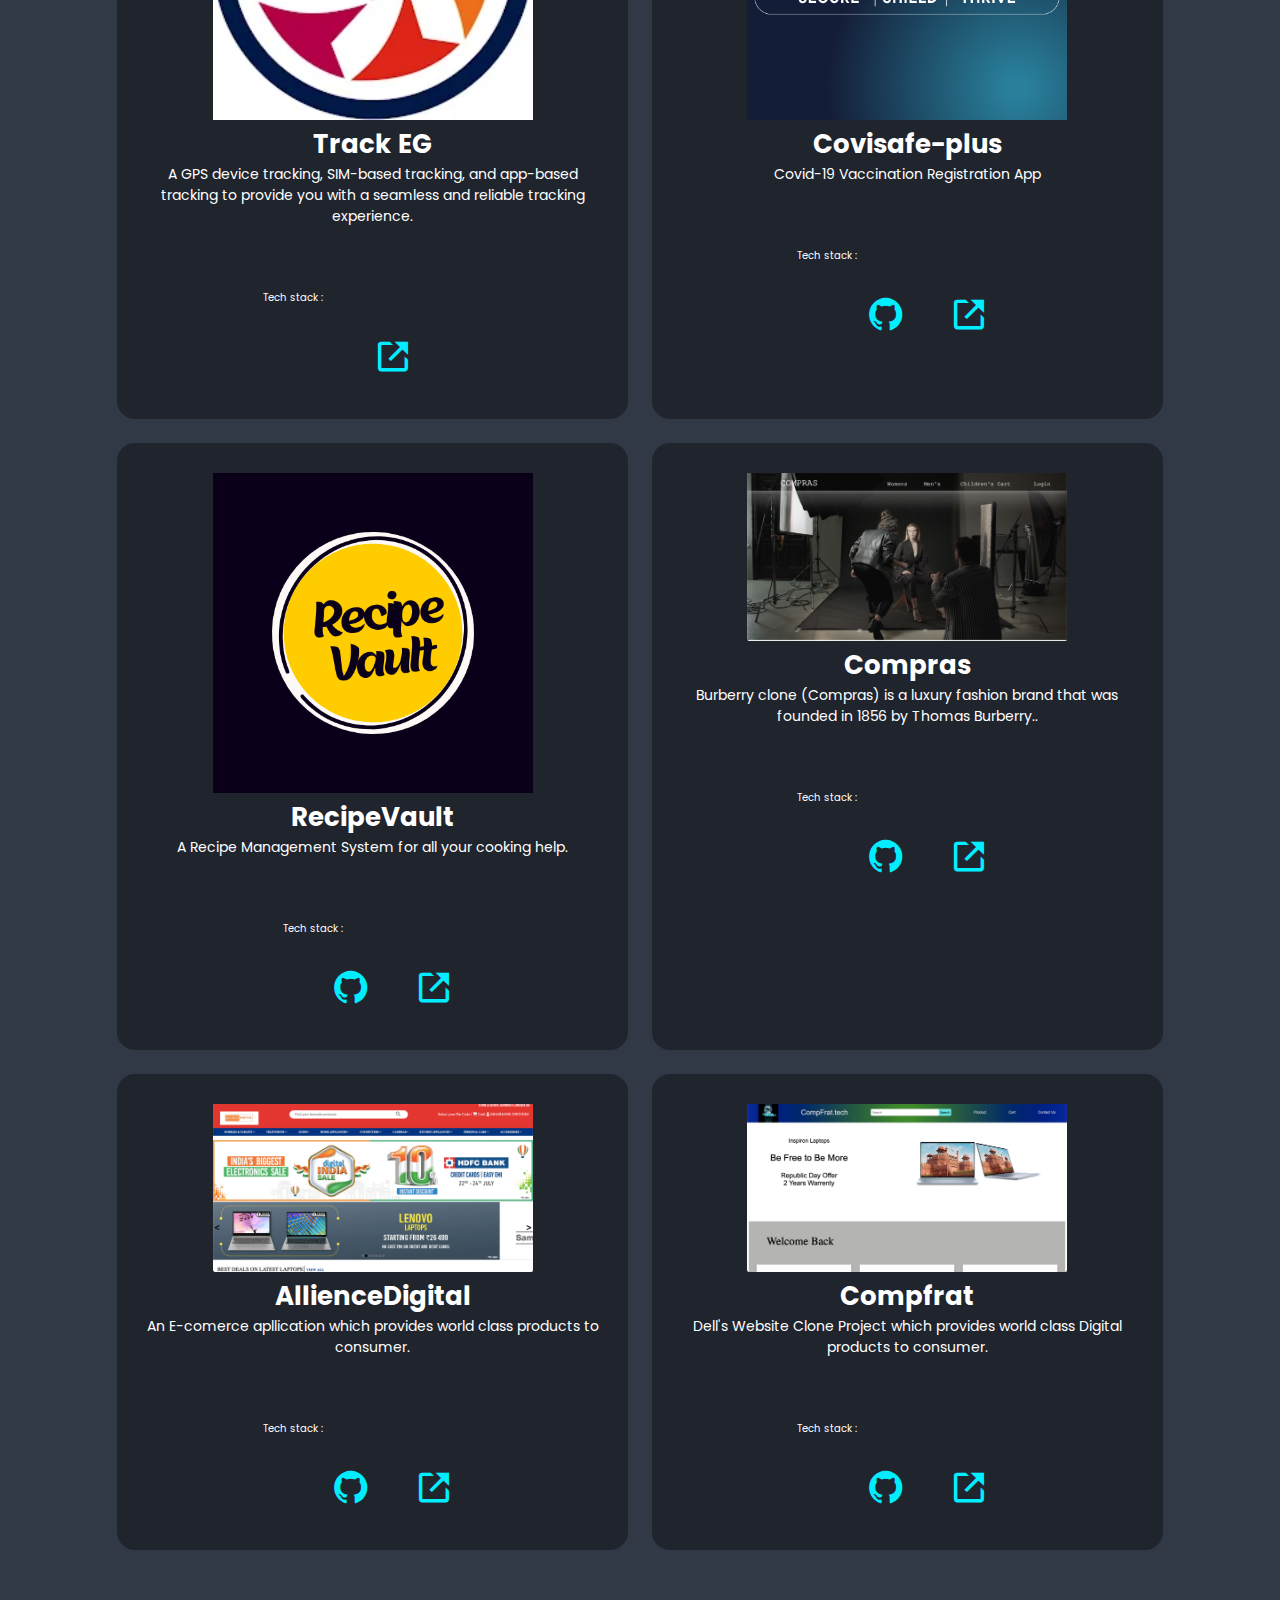
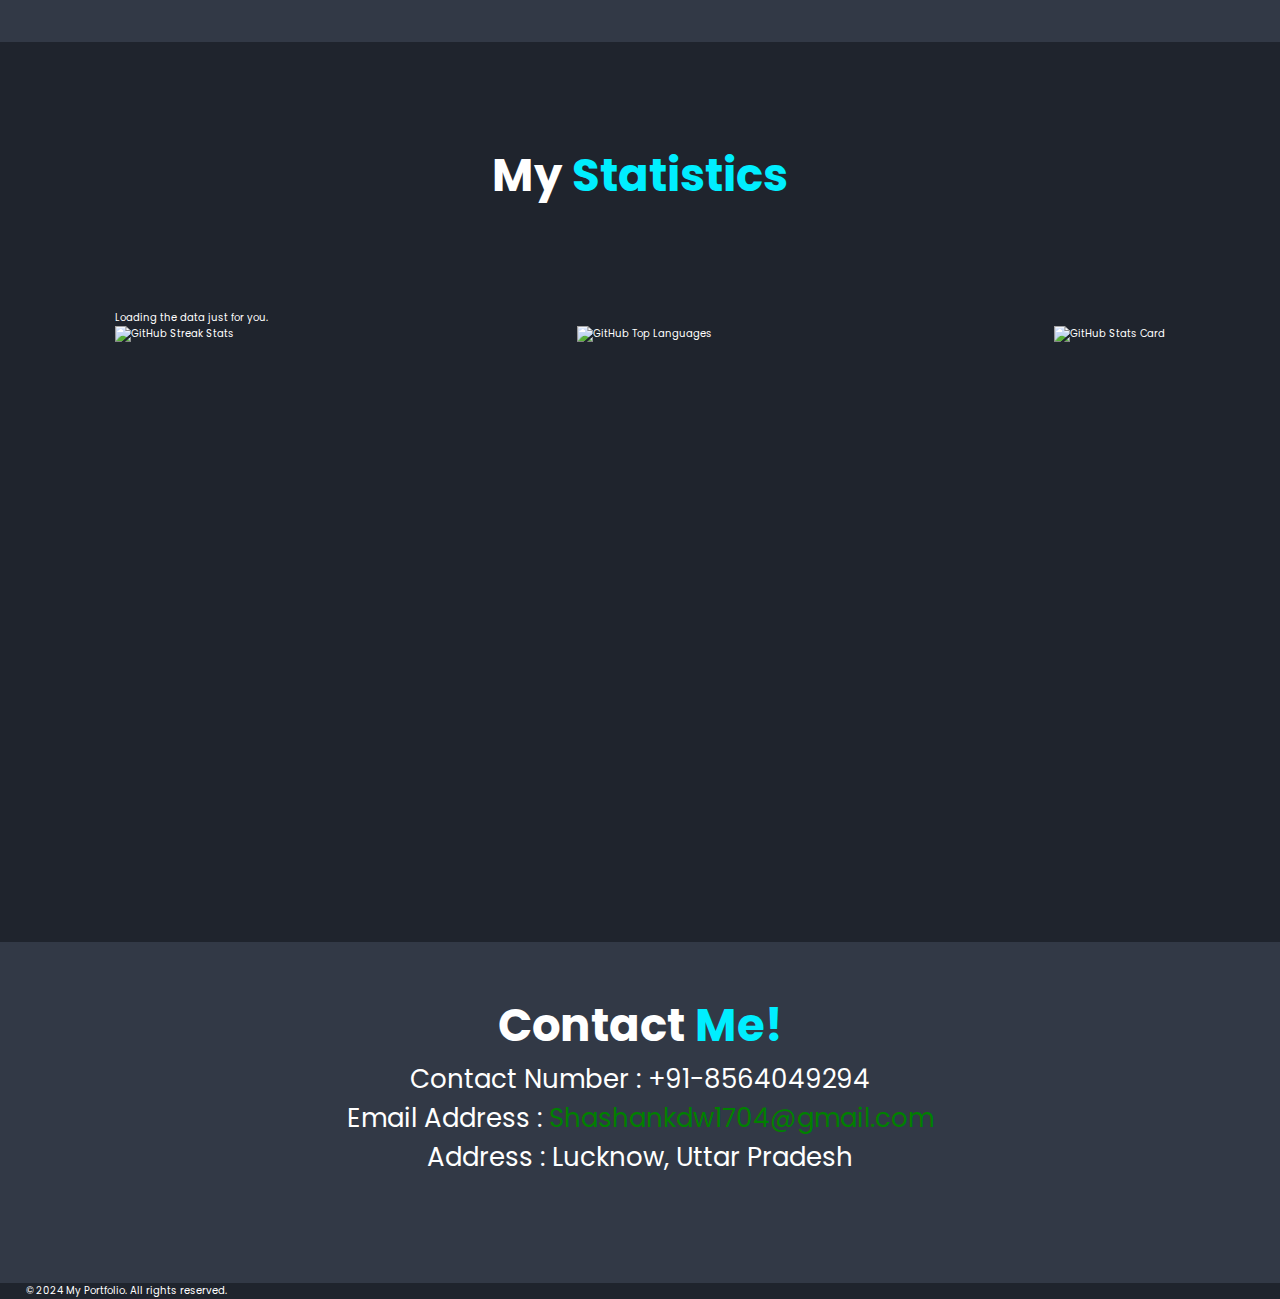
==== commit 01f9813e: "added a Project" ====
--- a/index.html
+++ b/index.html
@@ -21,9 +21,9 @@
         <i class='bx bx-menu' id="menu-icon"></i>
         <nav class="navbar" id="nav-menu">
             <!-- <a class="nav-link home active" href="#home">Home</a> -->
-            <a class="nav-link about" href="#about">About</a>
+            <a class="nav-link " href="#about">About</a>
             <a class="nav-link skills" href="#skills">Skills</a>
-            <a class="nav-link projects" href="#projects">Projects</a>
+            <a class="nav-link " href="#projects">Projects</a>
             <a class="nav-link resume" href="#resume">Statistics</a>
             <a class="nav-link contact" href="#contact">Contact</a>
             <button class="btn1" id="resume-button-1">
@@ -165,6 +165,31 @@
         <div class="project-container">
 
 
+            <div class="project-card">
+
+                <img src="./images/TrackEg.webp" alt="Project Image">
+
+                <h3 class="project-title">Track EG</h3>
+
+                <p class="project-description">A GPS device tracking, SIM-based tracking, and app-based tracking to
+                    provide you with a seamless and reliable tracking experience.</p>
+                <p class="project-tech-stack">Tech stack :
+
+                    <i class="devicon-react-original-wordmark"></i>
+                    <i class="devicon-nodejs-plain-wordmark colored"></i>
+                    <i class="devicon-mongodb-plain-wordmark colored"></i>
+                    <i class="devicon-express-original-wordmark "></i>
+
+
+                </p>
+                <!-- <a class="project-github-link"
+                    href="https://play.google.com/store/apps/details?id=com.qiktrack.QikBuk_app" target="_blank"><i
+                        class='bx bxl-github'></i></a> -->
+                <a class="project-deployed-link"
+                    href="https://play.google.com/store/apps/details?id=com.qiktrack.QikBuk_app" target="_blank"><i
+                        class='bx bx-link-external'></i></a>
+            </div>
+
 
             <div class="project-card">
 
--- a/styles.css
+++ b/styles.css
@@ -1,40 +1,36 @@
-@import url('https://fonts.googleapis.com/css?family=Poppins: wght@300; 400; 500; 600; 700; 800; 900& display=swap');
-
-*{
-  margin:0;
+@import url("https://fonts.googleapis.com/css?family=Poppins: wght@300; 400; 500; 600; 700; 800; 900& display=swap");
+
+* {
+  margin: 0;
   padding: 0;
   box-sizing: border-box;
   text-decoration: none;
   border: none;
   outline: none;
   scroll-behavior: smooth;
-  font-family: 'Poppins',sans-serif;
-
-
-}
-:root{
+  font-family: "Poppins", sans-serif;
+}
+:root {
   --bg-color: #1f242d;
   --second-bg-color: #323946;
-  --text-color : #fff;
+  --text-color: #fff;
   --main-color: #0ef;
-
-}
-
-html{
+}
+
+html {
   font-size: 62.5%;
   overflow-x: hidden;
 }
 
-body{ 
+body {
   background: var(--bg-color);
   color: var(--text-color);
-
-}
-section{
+}
+section {
   min-height: 100vh;
   padding: 10rem 9% 2rem;
 }
-.header{
+.header {
   position: fixed;
   top: 0;
   left: 0;
@@ -46,39 +42,38 @@
   z-index: 100;
   background: var(--bg-color);
   /* border: 2px solid red; */
-  
-}
-.logo{
+}
+.logo {
   font-size: 2.5rem;
   color: var(--text-color);
   font-weight: 600;
   cursor: default;
 }
 
-.navbar{
+.navbar {
   /* border: 2px solid #0ef; */
   display: flex;
 }
 
-.navbar a{
+.navbar a {
   font-size: 1.7rem;
   color: var(--text-color);
   margin-left: 4rem;
-  transition: .3s;
+  transition: 0.3s;
 }
 
 .navbar a:hover,
-.navbar a.active{
+.navbar a.active {
   color: var(--main-color);
 }
 
-#menu-icon{
+#menu-icon {
   font-size: 3.6rem;
   color: var(--text-color);
   display: none;
 }
 
- .home{
+.home {
   display: flex;
   /* justify-content: center; */
   align-items: center;
@@ -100,51 +95,50 @@
     transform: translateY(0);
   }
 }  */
-.home-content h3{
-font-size: 5.2rem;
-font-weight: 700;
-
-}
-
-.home-content h3:nth-of-type(2){
-margin-bottom: 2rem;
-}
-
-span{
+.home-content h3 {
+  font-size: 5.2rem;
+  font-weight: 700;
+}
+
+.home-content h3:nth-of-type(2) {
+  margin-bottom: 2rem;
+}
+
+span {
   color: var(--main-color);
 }
 
-.home-content h1{
+.home-content h1 {
   font-size: 3.6rem;
   font-weight: 700;
   line-height: 1.3;
 }
-.home-content p{
+.home-content p {
   font-size: 1.6rem;
 }
 
-.social-media a{
-display: inline-flex;
-justify-content: center;
-align-items: center;
-width: 4rem;
-height: 4rem;
-background: transparent;
-border: .2rem solid var(--main-color);
-border-radius: 50%;
-font-size: 2rem;
-color: var(--main-color);
-margin: 3rem 1.5rem 3rem 0;
-transition: .3s ease;
-}
-
-.social-media a:hover{
+.social-media a {
+  display: inline-flex;
+  justify-content: center;
+  align-items: center;
+  width: 4rem;
+  height: 4rem;
+  background: transparent;
+  border: 0.2rem solid var(--main-color);
+  border-radius: 50%;
+  font-size: 2rem;
+  color: var(--main-color);
+  margin: 3rem 1.5rem 3rem 0;
+  transition: 0.3s ease;
+}
+
+.social-media a:hover {
   background: var(--main-color);
   color: var(--second-bg-color);
   box-shadow: 0 0 1rem var(--main-color);
 }
 
-.btn{
+.btn {
   display: inline-block;
   padding: 1rem 2.8rem;
   background: var(--main-color);
@@ -152,18 +146,16 @@
   box-shadow: 0 0 1rem var(--main-color);
   font-size: 1.6rem;
   color: var(--second-bg-color);
-  letter-spacing: .1rem;
+  letter-spacing: 0.1rem;
   font-weight: 600;
-  transition: .3s ease;
-}
-
-
-
-.btn:hover{
+  transition: 0.3s ease;
+}
+
+.btn:hover {
   box-shadow: none;
 }
 
-.btn1{
+.btn1 {
   /* display: none; */
   background: none;
   border-radius: 5%;
@@ -171,23 +163,19 @@
   /* background-color: aqua; */
 }
 
-
-.about{
+.about {
   display: flex;
   justify-content: center;
   align-items: center;
   gap: 2rem;
   background: var(--second-bg-color);
-  
-
-
 }
 
 /* .about-img {
  align-items: center;
 } */
 
-.about-img img{
+.about-img img {
   width: 20vw;
   border-radius: 25%;
   /* border-top-left-radius: 50% 50%; 
@@ -195,153 +183,135 @@
   animation: floatImage 4s ease-in-out infinite;
 }
 @keyframes floatImage {
-  0%{
+  0% {
     transform: translateY(0);
   }
-  50%{
+  50% {
     transform: translateY(-2.4rem);
   }
-  100%{
+  100% {
     transform: translateY(0);
   }
 }
 
-.heading{
+.heading {
   text-align: center;
   font-size: 4.5rem;
 }
 
-.about-content h2{
+.about-content h2 {
   text-align: left;
   line-height: 1.2;
 }
-.about-content h3{
+.about-content h3 {
   font-size: 2.6rem;
 }
 
-.about-content p{
+.about-content p {
   font-size: 1.6;
   margin: 2rem 0 3rem;
 }
 
-#user-detail-intro{
+#user-detail-intro {
   font-size: 1.6rem;
 }
 
-.skill_stack{
+.skill_stack {
   display: flex;
   justify-content: center;
   flex-wrap: wrap;
   gap: 3rem;
 }
 
-.skills h2{
+.skills h2 {
   margin-bottom: 10rem;
 }
-.skills i{
+.skills i {
   font-size: 15rem;
   color: var(--main-color);
-  margin: 6rem 2rem 6rem 2rem; 
-}
-
-.skills-card-name{
+  margin: 6rem 2rem 6rem 2rem;
+}
+
+.skills-card-name {
   display: none;
 }
 
-.projects{
+.projects {
   background: var(--second-bg-color);
 }
-.project h2{
+.project h2 {
   margin-bottom: 10rem;
-
-}
-
-.project-container{
+}
+
+.project-container {
   display: flex;
   justify-content: center;
   flex-wrap: wrap;
   gap: 2rem;
-  
+
   /* align-items: center; */
-  margin: 10rem 0 7rem ;
-}
-
-
-.project-container .project-card{
+  margin: 10rem 0 7rem;
+}
+
+.project-container .project-card {
   /* margin: 1.5rem 0 5rem; */
-  flex: 1 1 .30rem;
+  flex: 1 1 0.3rem;
   background: var(--bg-color);
   padding: 3rem 2rem 4rem;
   border-radius: 2rem;
   text-align: center;
-  border: .2rem solid var(--second-bg-color);
-  transition: .5s ease;
+  border: 0.2rem solid var(--second-bg-color);
+  transition: 0.5s ease;
   /* gap: 3rem; */
 }
-.project-container .project-card:hover{
+.project-container .project-card:hover {
   border-color: var(--main-color);
   transform: scale(1.02);
 }
 
-.project-card img{
+.project-card img {
   width: 25vw;
 }
 
-.project-card .project-title{
+.project-card .project-title {
   font-size: 2.6rem;
 }
 
-.project-card .project-description{
+.project-card .project-description {
   font-size: 1.4rem;
 }
 
-.project-card i{
+.project-card i {
   font-size: 4rem;
   color: var(--main-color);
   margin-left: 4rem;
 }
-.project-tech-stack{
+.project-tech-stack {
   margin-top: 3rem;
   margin-bottom: 2rem;
 }
 
-
-
-
-
-
-
-
-
-
-
-
-
-
-
-.resume h2{
+.resume h2 {
   margin-bottom: 10rem;
 }
 
-.calendar{
-overflow: hidden;
-}
-
-.git-image{
-display: flex;
-/* width: 100%; */
-justify-content: space-between;
-margin-bottom: 1%;
-
-}
-.git-image img{
-/* width: 30%; */
-height: 140px;
-overflow: hidden;
-}
-
-
-.contact p{
+.calendar {
+  overflow: hidden;
+}
+
+.git-image {
+  display: flex;
+  /* width: 100%; */
+  justify-content: space-between;
+  margin-bottom: 1%;
+}
+.git-image img {
+  /* width: 30%; */
+  height: 140px;
+  overflow: hidden;
+}
+
+.contact p {
   /* margin-top: 1.5rem; */
   text-align: center;
   font-size: 2.6rem;
@@ -350,22 +320,20 @@
   margin-top: 2rem; 
    margin-bottom: 5rem;
 } */
-#contact{
+#contact {
   text-align: center;
   min-height: fit-content;
   background: var(--second-bg-color);
   padding: 5rem 0 3rem;
-
-}
-
-.contact i{
+}
+
+.contact i {
   font-size: 5rem;
   margin-left: 5rem;
-
-}
-
-#contact-email{
-  overflow:hidden;
+}
+
+#contact-email {
+  overflow: hidden;
 }
 
 #contact-email a:link {
@@ -398,69 +366,65 @@
 background-color: yellow;
 } */
 
-footer{
+footer {
   margin-left: 2%;
 }
 
-
-
-@media (max-width:1200px) {
-  html{
+@media (max-width: 1200px) {
+  html {
     font-size: 55%;
     /* margin-left: 5%; */
   }
-  .git-image{
+  .git-image {
     /* justify-content: space-between;Z */
     display: flex;
     flex-wrap: wrap;
     /* width: 70%; */
-    
-  }
-  .git-image img{
-    width: 100%;
-  }
-}
-
-@media (max-width : 991px) {
-  .header{
+  }
+  .git-image img {
+    width: 100%;
+  }
+}
+
+@media (max-width: 991px) {
+  .header {
     padding: 2rem 3%;
     width: 100%;
   }
-  .project{
+  .project {
     padding-bottom: 7rem;
   }
-  section{
+  section {
     padding: 10rem 3% 2rem;
   }
 
-  .react-activity-calendar .calender{
+  .react-activity-calendar .calender {
     width: auto;
   }
-  
-}
-
-@media (max-width : 768px) {
-  .header{
-    width: 100%;
-  }
-  section{
+}
+
+@media (max-width: 768px) {
+  .header {
+    width: 100%;
+  }
+  section {
     width: 100%;
   }
   #menu-icon {
     display: block;
   }
-  .navbar{
+  .navbar {
     position: absolute;
     top: 100%;
-    left : 0;
-    width:100%;
+    left: 0;
+    width: 100%;
     padding: 1rem 3%;
     background: var(--bg-color);
-    border-top: .1rem solid rgba(0, 0, 0, .2);
-    box-shadow: 0 .5rem 1rem rgba(0, 0, 0, .2);
+    border-top: 0.1rem solid rgba(0, 0, 0, 0.2);
+    box-shadow: 0 0.5rem 1rem rgba(0, 0, 0, 0.2);
     display: none;
   }
-  .navbar.active{
+  .navbar.active {
     display: block;
   }
 
@@ -469,53 +433,51 @@
     font-size: 2rem;
     margin: 3rem 0;
   }
-  .home{
+  .home {
     flex-direction: column;
   }
-  .home-content h3{
+  .home-content h3 {
     font-size: 2.6rem;
   }
-  .home-content h1{
+  .home-content h1 {
     font-size: 5rem;
   }
-  .home-img{
+  .home-img {
     width: 70vw;
     margin-top: 4rem;
   }
 
-  .about{
+  .about {
     flex-direction: column-reverse;
   }
 
-  .about-img img{
+  .about-img img {
     width: 70vw;
   }
 
-  .project h2{
+  .project h2 {
     margin-bottom: 3rem;
   }
 
-  .project-container{
-    grid-template-columns: repeat(2,1fr);
-  }
-}
-
-@media (max-width:617px) {
-  .header{
-    width: 100%;
-  }
-  section{
-    width: 100%;
-  }
-  .project-container{
+  .project-container {
+    grid-template-columns: repeat(2, 1fr);
+  }
+}
+
+@media (max-width: 617px) {
+  .header {
+    width: 100%;
+  }
+  section {
+    width: 100%;
+  }
+  .project-container {
     grid-template-columns: 1fr;
   }
 }
 
-@media (max-width : 460px) {
-  html{
+@media (max-width: 460px) {
+  html {
     font-size: 50%;
   }
-  
-}
-
+}
